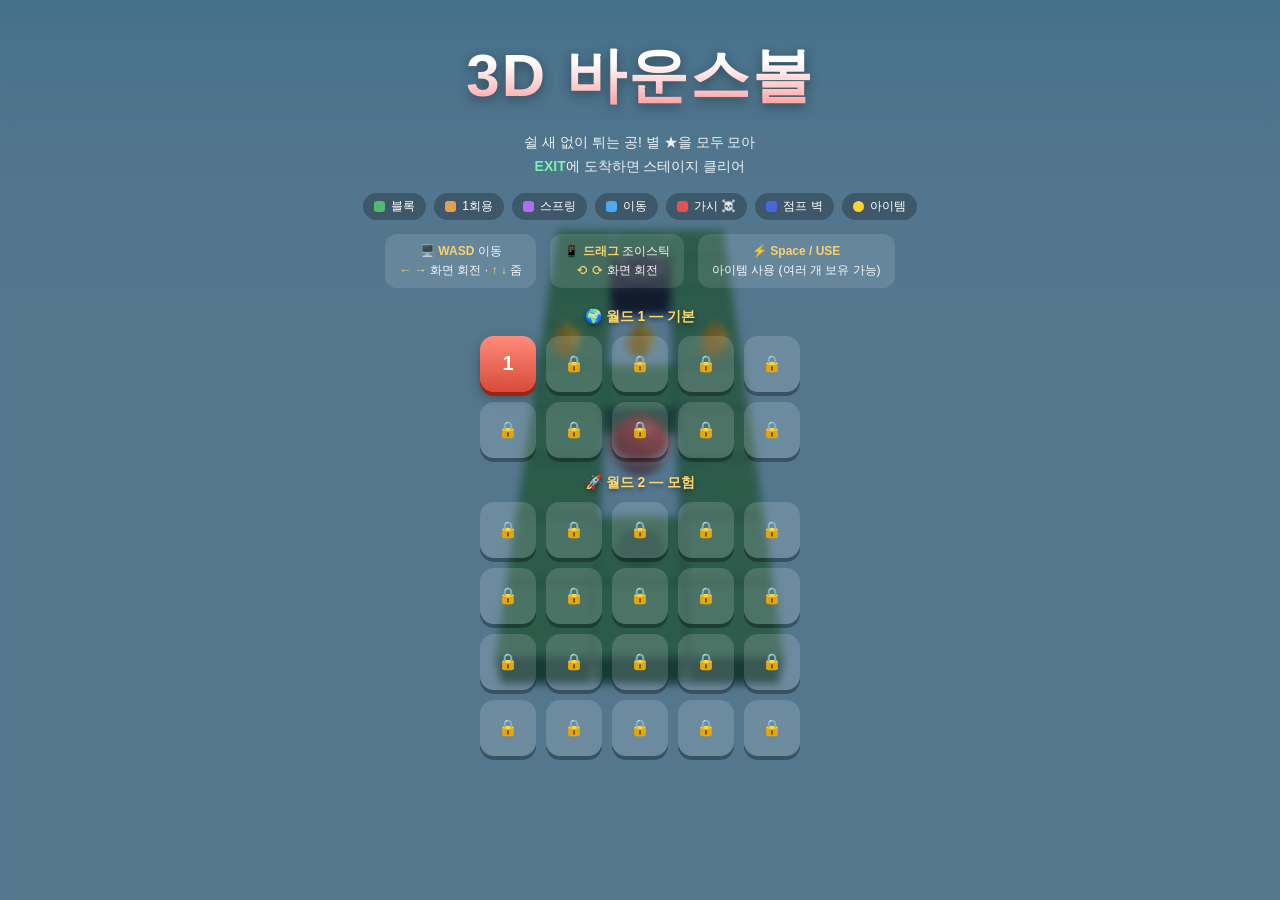
==== games/bounceball3d/index.html @ 5394e92d "Arcade3D portal: 3 games (Wing Dodge 3D, Bounce Ball 3D, Sky Bounce 3D) + custom domain + ads.txt" ====
<!DOCTYPE html>
<html lang="ko">
<head>
<meta charset="UTF-8">
<meta name="viewport" content="width=device-width, initial-scale=1.0, maximum-scale=1.0, user-scalable=no">
<title>3D 바운스볼</title>
<style>
  * { margin: 0; padding: 0; box-sizing: border-box; -webkit-tap-highlight-color: transparent; }
  html, body { width: 100%; height: 100%; overflow: hidden; background: #7ec8e3; touch-action: none; }
  body { font-family: 'Segoe UI', 'Malgun Gothic', sans-serif; user-select: none; -webkit-user-select: none; }
  #c { position: fixed; inset: 0; width: 100%; height: 100%; display: block; }

  .overlay {
    position: fixed; inset: 0; display: flex; flex-direction: column;
    align-items: center; justify-content: center; gap: 14px;
    background: rgba(10, 25, 50, 0.5); backdrop-filter: blur(4px);
    z-index: 10; color: #fff; text-align: center; padding: 20px;
  }
  #menu { justify-content: flex-start; overflow-y: auto; padding-top: 36px; padding-bottom: 40px; }
  .hidden { display: none !important; }

  .title {
    font-size: clamp(36px, 9vw, 60px); font-weight: 900; letter-spacing: 2px;
    background: linear-gradient(180deg, #fff 30%, #ff8b8b);
    -webkit-background-clip: text; background-clip: text; -webkit-text-fill-color: transparent;
    filter: drop-shadow(0 4px 6px rgba(0,0,0,.35));
  }
  .subtitle { font-size: 14px; opacity: .9; line-height: 1.7; }
  .btn {
    border: none; cursor: pointer; color: #fff; font-weight: 800; font-size: 19px;
    padding: 13px 40px; border-radius: 999px;
    background: linear-gradient(180deg, #ff7b6e, #e0402e);
    box-shadow: 0 6px 0 #9c2417, 0 10px 24px rgba(0,0,0,.35);
    transition: transform .08s, box-shadow .08s;
  }
  .btn:active { transform: translateY(4px); box-shadow: 0 2px 0 #9c2417, 0 6px 14px rgba(0,0,0,.35); }
  .btn.small { font-size: 14px; padding: 9px 24px; background: linear-gradient(180deg, #6db3f2, #3d78c9); box-shadow: 0 5px 0 #274f8c, 0 8px 18px rgba(0,0,0,.3); }
  .btn.small:active { box-shadow: 0 1px 0 #274f8c, 0 4px 10px rgba(0,0,0,.3); }

  #stageGrid { display: grid; grid-template-columns: repeat(5, 56px); gap: 10px; }
  .stBtn {
    width: 56px; height: 56px; border-radius: 14px; border: none; cursor: pointer;
    font-size: 20px; font-weight: 900; color: #fff;
    background: linear-gradient(180deg, #ff8b7a, #d84b3a);
    box-shadow: 0 4px 0 #9c2417, 0 6px 12px rgba(0,0,0,.3);
  }
  .stBtn:active { transform: translateY(3px); box-shadow: 0 1px 0 #9c2417; }
  .stBtn.locked { background: rgba(255,255,255,.15); box-shadow: 0 4px 0 rgba(0,0,0,.3); cursor: default; font-size: 16px; }
  .stBtn.done { background: linear-gradient(180deg, #58c96b, #2e8b47); box-shadow: 0 4px 0 #1c5c2c, 0 6px 12px rgba(0,0,0,.3); }

  .help { display: flex; gap: 14px; flex-wrap: wrap; justify-content: center; font-size: 12px; opacity: .95; }
  .help div { background: rgba(255,255,255,.12); border-radius: 12px; padding: 8px 14px; line-height: 1.6; }
  .help b { color: #ffd76e; }
  .legend { display: flex; gap: 8px; flex-wrap: wrap; justify-content: center; font-size: 12px; }
  .legend span { display: inline-flex; align-items: center; gap: 6px; background: rgba(0,0,0,.25); padding: 5px 11px; border-radius: 999px; }
  .dot { width: 11px; height: 11px; border-radius: 3px; display: inline-block; }

  #hud { position: fixed; top: 0; left: 0; right: 0; z-index: 5; pointer-events: none;
    display: flex; align-items: flex-start; justify-content: space-between; padding: 12px 14px; }
  #stageName { font-size: 15px; font-weight: 800; color: #fff; text-shadow: 0 2px 4px rgba(0,0,0,.45); background: rgba(0,0,0,.25); padding: 8px 14px; border-radius: 999px; }
  #starCnt { font-size: 26px; font-weight: 900; color: #ffd76e; text-shadow: 0 2px 0 rgba(0,0,0,.35), 0 4px 10px rgba(0,0,0,.3); }
  #hudRight { display: flex; gap: 8px; pointer-events: auto; }
  #timeHud {
    position: fixed; top: 58px; left: 50%; transform: translateX(-50%);
    z-index: 5; pointer-events: none; font-size: 15px; font-weight: 800;
    color: #fff; opacity: .9; text-shadow: 0 2px 4px rgba(0,0,0,.5);
  }
  .newRecord { color: #7bffb2; font-weight: 900; }
  .iconBtn { width: 42px; height: 42px; border-radius: 50%; border: none; cursor: pointer; background: rgba(0,0,0,.3); color: #fff; font-size: 18px; }

  #clearScore { font-size: 46px; font-weight: 900; color: #ffd76e; text-shadow: 0 4px 0 rgba(0,0,0,.3); }
  #hint {
    position: fixed; bottom: 68px; left: 50%; transform: translateX(-50%);
    z-index: 5; pointer-events: none; font-size: 14px; font-weight: 800; color: #ffd76e;
    text-shadow: 0 2px 6px rgba(0,0,0,.6); opacity: 0; transition: opacity .3s;
  }
  #flash { position: fixed; inset: 0; z-index: 8; pointer-events: none; background: #ff2222; opacity: 0; }

  #joyBase { position: fixed; z-index: 4; width: 96px; height: 96px; border-radius: 50%;
    border: 2px solid rgba(255,255,255,.55); background: rgba(255,255,255,.12); pointer-events: none; display: none; }
  #joyNub { position: fixed; z-index: 4; width: 42px; height: 42px; border-radius: 50%;
    background: rgba(255,255,255,.75); pointer-events: none; display: none; }
  #keyHint { position: fixed; bottom: 10px; right: 14px; z-index: 5; font-size: 11px; color: rgba(255,255,255,.6); pointer-events: none; }

  #invBar { position: fixed; bottom: 14px; left: 14px; z-index: 5; display: flex; gap: 8px; pointer-events: none; }
  .invDot {
    padding: 6px 12px; border-radius: 999px; font-size: 12px; font-weight: 800; color: #fff;
    text-shadow: 0 1px 3px rgba(0,0,0,.6); box-shadow: 0 2px 8px rgba(0,0,0,.35);
    opacity: .75;
  }
  .invDot.first { opacity: 1; outline: 2px solid #fff; }
  #useBtn {
    position: fixed; bottom: 60px; right: 18px; z-index: 6; display: none;
    width: 64px; height: 64px; border-radius: 50%; border: none; cursor: pointer;
    align-items: center; justify-content: center;
    font-size: 14px; font-weight: 900; color: #fff;
    background: linear-gradient(180deg, #ffd233, #e0a010);
    box-shadow: 0 5px 0 #96690a, 0 8px 20px rgba(0,0,0,.4);
  }
  #useBtn:active { transform: translateY(3px); box-shadow: 0 2px 0 #96690a; }

  .worldTitle { font-size: 14px; font-weight: 900; color: #ffd76e; margin-top: 6px; text-shadow: 0 2px 4px rgba(0,0,0,.4); }
</style>
</head>
<body>
<canvas id="c"></canvas>

<div id="hud" class="hidden">
  <div id="stageName"></div>
  <div id="starCnt">★ 0/3</div>
  <div id="hudRight">
    <button class="iconBtn" id="mapBtn">🗺️</button>
    <button class="iconBtn" id="rotL">⟲</button>
    <button class="iconBtn" id="rotR">⟳</button>
    <button class="iconBtn" id="retryHud">🔄</button>
    <button class="iconBtn" id="sndBtn">🔊</button>
  </div>
</div>
<div id="timeHud" class="hidden">0:00.0</div>
<div id="hint"></div>
<div id="flash"></div>
<div id="joyBase"></div>
<div id="joyNub"></div>
<div id="keyHint" class="hidden">WASD 이동 · ←→ 회전 · ↑↓ 줌 · Shift 전체보기 · Space 아이템 · R 재시작 · P 일시정지</div>
<div id="invBar"></div>
<button id="useBtn">USE</button>

<!-- 메인 메뉴 -->
<div id="menu" class="overlay">
  <div class="title">3D 바운스볼</div>
  <div class="subtitle">쉴 새 없이 튀는 공! 별 ★을 모두 모아<br><b style="color:#7bffb2">EXIT</b>에 도착하면 스테이지 클리어</div>
  <div class="legend">
    <span><i class="dot" style="background:#56b870"></i>블록</span>
    <span><i class="dot" style="background:#e0a050"></i>1회용</span>
    <span><i class="dot" style="background:#b06df2"></i>스프링</span>
    <span><i class="dot" style="background:#4fa8f2"></i>이동</span>
    <span><i class="dot" style="background:#e84f4f"></i>가시 ☠️</span>
    <span><i class="dot" style="background:#4668d9"></i>점프 벽</span>
    <span><i class="dot" style="background:#ffd233;border-radius:50%"></i>아이템</span>
  </div>
  <div class="help">
    <div>🖥️ <b>WASD</b> 이동<br><b>← →</b> 화면 회전 · <b>↑ ↓</b> 줌</div>
    <div>📱 <b>드래그</b> 조이스틱<br><b>⟲ ⟳</b> 화면 회전</div>
    <div>⚡ <b>Space / USE</b><br>아이템 사용 (여러 개 보유 가능)</div>
  </div>
  <div id="stageGrid"></div>
</div>

<!-- 클리어 -->
<div id="clear" class="overlay hidden">
  <div style="font-size:24px;font-weight:900;">🎉 스테이지 클리어!</div>
  <div id="clearScore">★★★</div>
  <div id="clearTime" style="font-size:16px;"></div>
  <div id="clearName" style="font-size:14px;opacity:.85;"></div>
  <button class="btn" id="nextBtn">다음 스테이지</button>
  <button class="btn small" id="clearRetryBtn">다시 하기</button>
  <button class="btn small" id="listBtn">스테이지 목록</button>
</div>

<!-- 올클리어 -->
<div id="allclear" class="overlay hidden">
  <div style="font-size:60px;">🏆</div>
  <div class="title" style="font-size:34px;">모든 스테이지 클리어!</div>
  <div class="subtitle">모든 스테이지를 정복했습니다!</div>
  <button class="btn small" id="allListBtn">스테이지 목록</button>
</div>

<!-- 일시정지 -->
<div id="paused" class="overlay hidden">
  <div style="font-size:30px;font-weight:900;">⏸️ 일시정지</div>
  <button class="btn" id="resumeBtn">계속 하기</button>
  <button class="btn small" id="pauseListBtn">스테이지 목록</button>
</div>

<script type="module">
import * as THREE from './three.module.js';

// ?headless=1 : 화면 비표시 환경(자동 테스트)용 루프 스위치
const HEADLESS = new URLSearchParams(location.search).has('headless');
const schedule = HEADLESS ? (cb => setTimeout(() => cb(performance.now()), 16)) : (cb => requestAnimationFrame(cb));

// ───────────────────────── 상수 ─────────────────────────
const R = 0.3;                 // 공 반지름
const GRAV = 22;
const BOUNCE_V = Math.sqrt(2 * GRAV * 2.0);   // 바운스 정점 2.0
const SPRING_V = Math.sqrt(2 * GRAV * 5.0);   // 스프링 정점 5.0
const SPEED = 3.8;
const H1 = 0.7, H2 = 1.4, H3 = 2.4, H4 = 3.6;  // H3: 점프 필요, H4: 절대 못 넘는 벽 (2단 위에서도 불가)
// ─── 노란 아이템 (원작 우선순위: 대시 > 점프 > 근거리 워프 > 체크포인트) ───
const ITEM_ORDER = ['dash', 'jump', 'warp', 'cp'];
const ITEM_DEF = {
  dash: { color: 0x4fc3f7, name: '대시' },
  jump: { color: 0x3d6cf2, name: '점프' },   // 파랑 (점프로 넘는 벽과 같은 색)
  warp: { color: 0xb06df2, name: '워프' },
  cp:   { color: 0xffa040, name: '체크포인트' },
};
const DASH_SPD = 13, DASH_T = 0.3;
const JUMP_V = Math.sqrt(2 * GRAV * 2.5);   // 점프 정점 2.5 (점프 벽 2.4를 턱걸이로)
const WARP_D = 2.2;
const BALL_RED = 0xff4433;
const LS_UNLOCK = 'bb3d-unlocked';
const LS_SND = 'bb3d-snd';
// +Y축 기준 회전: (x,z) → (x·cos+z·sin, -x·sin+z·cos)
const rotY = (x, z, a) => [x * Math.cos(a) + z * Math.sin(a), -x * Math.sin(a) + z * Math.cos(a)];
let camYawTarget = -Math.PI / 2;   // 기본: 오른쪽 90° (세로 진행 시점)
let camYaw = camYawTarget;         // 실제 표시각 (부드럽게 따라감)
let camZoom = 1;                   // 휠 줌 (0.6~1.7)
let overview = false;              // 누르는 동안 전체 보기 (Shift / 🗺️ 홀드)
let stageCenter = { x: 0, z: 0 }, overviewH = 20;
function rotateCam(sign) { camYawTarget += sign * Math.PI / 2; sfx.ui(); }

// ───────────────────────── 스테이지 ─────────────────────────
// '.'허공  '#'블록  '1''2''3'단  B:1회용  P:스프링  M/N:이동(x/z)
// X:가시  *:블록+별  A:높은단+별  S:시작  E:출구  J/D/W/C:아이템
const HAND = [
  { name: '첫 만남', theme: 0, map: [
    "####*####",
    "#S..*..E#",
    "####*####",
  ]},
  { name: '징검다리', theme: 0, map: [
    "#*#..###..#*#",
    "#S#..#*#..#E#",
    "###..###..###",
  ]},
  { name: '가시 조심', theme: 0, map: [
    "#########",
    "#S.X.X.*#",
    "#..X.X.*#",
    "#*.X.X.E#",
    "#########",
  ]},
  { name: '부서지는 다리', theme: 0, map: [
    "#*#.......###",
    "#S.BBBBBBB#*#",
    "###.......#E#",
  ]},
  { name: '스프링!', theme: 1, map: [
    "....222....",
    "#S*P2T2P*E#",
    "....222....",
  ]},
  { name: '움직이는 발판', theme: 1, map: [
    "###...###...#*#",
    "#S*.N.#*#.N.#E#",
    "###...###...###",
  ]},
  { name: '담장 넘기', theme: 1, map: [
    "4444444444444",
    "4S##4##*4###4",
    "4###2###2##E4",
    "4#*#4###4#*#4",
    "4444444444444",
  ]},
  // ─── 스킬 튜토리얼 (J:점프 D:대시 W:워프 C:귀환 마커) ───
  { name: '점프 훈련', theme: 0, map: [
    "......3333....",
    "#S##J#3*J3##E#",
    "......3333....",
  ]},
  { name: '대시 협곡', theme: 0, map: [
    "###.....#*#.....#*#",
    "#SD.....#D#.....#E#",
    "###.....###.....###",
  ]},
  { name: '마지막 관문', theme: 0, map: [
    "X#X#X#X#X3#*#X#",
    "#SC*#B#W#3#*#E#",
    "#X#X#X#X#3X#X#X",
  ]},
];

// ───────── 월드 구성: 월드1 = 튜토리얼(수제 10), 월드2 = 모험(생성 20, 전 기믹 혼합) ─────────
// 향후 확장: 월드2를 50개까지 늘리거나 월드3+ 추가 (난이도 곡선에 여유 있음)

// ───────── 시드 고정 절차 생성 (스테이지 14~100) ─────────
// 안전 경로를 먼저 만들고 장애물을 얹는 방식 → 클리어 가능성 보장
function mulberry32(a) {
  return function () {
    a |= 0; a = a + 0x6D2B79F5 | 0;
    let t = Math.imul(a ^ a >>> 15, 1 | a);
    t = t + Math.imul(t ^ t >>> 7, 61 | t) ^ t;
    return ((t ^ t >>> 14) >>> 0) / 4294967296;
  };
}

// 실측 이동 스펙 기반 도달 가능성 검사 (평지 점프 3칸=중심거리 4, +1단은 3, +2단은 2)
function mapSolvable(map) {
  const Hh = { '1': 0.7, '2': 1.4, A: 1.4, '3': 2.4, '4': 3.6, T: 3.6 };
  const nodes = []; let s = -1, e = -1; const starsI = [];
  const hasD = map.some(r => r.includes('D')), hasJ = map.some(r => r.includes('J'));
  for (let r = 0; r < map.length; r++) for (let c = 0; c < map[r].length; c++) {
    const ch = map[r][c];
    if (ch === '.' || ch === 'X') continue;
    const n = { r, c, h: Hh[ch] || 0, p: ch === 'P' };
    if (ch === 'S') s = nodes.length;
    if (ch === 'E') e = nodes.length;
    if (ch === '*' || ch === 'A' || ch === 'T' || ch === 'V') starsI.push(nodes.length);
    nodes.push(n);
  }
  if (s < 0 || e < 0) return false;
  const adj = nodes.map(() => []);
  for (let i = 0; i < nodes.length; i++) for (let j = 0; j < nodes.length; j++) {
    if (i === j) continue;
    const a = nodes[i], b = nodes[j];
    const hd = Math.hypot(a.r - b.r, a.c - b.c), rise = b.h - a.h;
    let reach = 0;
    if (rise < -0.05) reach = 4.2;                       // 낙하
    else if (rise <= 0.05) reach = hasD ? 7.0 : 4.0;     // 평지 (대시 보유 시 실측 7칸)
    else if (rise <= 0.75) reach = 3.0;                  // +1단
    else if (rise <= 1.45) reach = 2.0;                  // +2단
    else if (a.p && rise <= 4.9) reach = 2.5;            // 스프링에서 도약
    else if (hasJ && rise <= 2.45) reach = 2.0;          // 점프 아이템 (정점 2.5, 벽 위 착지 후 통과)
    if (hd <= reach) adj[i].push(j);
  }
  const seen = new Set([s]); const q = [s];
  while (q.length) { const x = q.pop(); for (const y of adj[x]) if (!seen.has(y)) { seen.add(y); q.push(y); } }
  return seen.has(e) && starsI.every(x => seen.has(x));
}

function genStage(idx) {
  // 기믹 부족·종류 단조·너무 작음·도달 불가 맵은 시드를 바꿔 재생성
  const dd = Math.min(1, (idx - 10) / 40);
  const minHz = 6 + Math.floor(dd * 7);
  const minWalk = 14 + Math.floor(dd * 12);             // 최소 보행 칸 수 (미니 맵 방지)
  const minKinds = dd < 0.15 ? 2 : (dd > 0.6 ? 4 : 3);  // 맵당 기믹 종류 최소치 (혼합 강제)
  const kindsOf = m => ['X', 'B', '2', '1', '4', 'D', 'J', 'W', 'C', 'V']
    .filter(k => m.includes(k)).length + (/[MN]/.test(m) ? 1 : 0) + (/[PT]/.test(m) ? 1 : 0);
  let st = null, best = null, bestScore = -1;
  for (let salt = 0; salt < 45; salt++) {
    st = genStageTry(idx, salt);
    const joined = st.map.join('');
    const hz = (joined.match(/[XBPMN234JDW]/g) || []).length;
    const walk = (joined.match(/[#*SECB123APTMNJDW]/g) || []).length;
    const kinds = kindsOf(joined);
    const ok = mapSolvable(st.map);
    if (ok && hz >= minHz && walk >= minWalk && kinds >= minKinds) return st;
    const score = walk + kinds * 10;
    if (ok && score > bestScore) { best = st; bestScore = score; }  // 차선: 도달 가능 중 크고 다양한 맵
  }
  return best || st;
}

function genStageTry(idx, salt) {
  const rng = mulberry32(1000 + idx * 7919 + salt * 104729);
  const d = Math.min(1, (idx - 10) / 40);              // 난이도 램프 (20개 기준 0~0.5, 확장 여지)
  const steps = 12 + Math.floor(d * 16) + Math.floor(rng() * 3);  // 경로 마디 수
  // 맵 경계 (랜덤 워크 범위) — 접힘 분리를 위해 넉넉하게
  const rB = 4 + Math.floor(d * 4) + Math.floor(rng() * 2);
  const cB = 11 + Math.floor(d * 9) + Math.floor(rng() * 3);
  const K = (r, c) => r + ',' + c;
  const grid = new Map(), occupied = new Set(), nodeco = new Set();
  const pathCells = [];                                // 경로가 지나간 모든 칸 (분리 검사용)
  const put = (r, c, ch) => { grid.set(K(r, c), ch); occupied.add(K(r, c)); pathCells.push([r, c]); };
  const at = (r, c) => grid.get(K(r, c)) || '.';
  const banDeco = (r, c) => { for (const [a, b] of [[0, 0], [1, 0], [-1, 0], [0, 1], [0, -1]]) nodeco.add(K(r + a, c + b)); };
  const inB = (r, c) => Math.abs(r) <= rB && c >= 0 && c <= cB;
  // 3D 지름길 방지: 새 칸은 "최근 5칸 이전의 경로"와 4.6칸 이상 떨어져야 함
  // (평지 점프 사거리 4칸 + 여유 → 접힌 경로 사이를 건너뛸 수 없음)
  const SEP = 4.6;
  const farEnough = (r, c) => {
    for (let i = 0; i < pathCells.length - 5; i++) {
      const p = pathCells[i];
      if (Math.hypot(p[0] - r, p[1] - c) < SEP) return false;
    }
    return true;
  };
  const free = (r, c) => inB(r, c) && !occupied.has(K(r, c)) && farEnough(r, c);

  let pr = 0, pc = 0, dr = 0, dc = 1;                  // 시작: 동쪽으로
  const anchors = [];
  const step = () => { pr += dr; pc += dc; };
  const aheadFree = n => { for (let i = 1; i <= n; i++) if (!free(pr + dr * i, pc + dc * i)) return false; return true; };
  const flat = () => { put(pr, pc, LEVCH[lev]); anchors.push([pr, pc, lev]); straightRun++; step(); };
  // 장애물: 현재 진행 방향으로 배치. [필요 칸수, 실행 함수] 쌍
  let straightRun = 0;                                 // 같은 방향 연속 평지 수 (조주로)
  let lev = 0;                                         // 경로 고도 (0=바닥, 1=1단 능선, 2=2단 능선)
  const LEVCH = ['#', '1', '2'];
  const markVoid = () => { occupied.add(K(pr, pc)); pathCells.push([pr, pc]); banDeco(pr, pc); };
  // 3칸 공백은 조주로(직선 2칸+) 있어야 실전에서 가능 — 없으면 2칸으로 축소
  const gapN = n => [n + 1, () => { const nn = n >= 3 && straightRun < 2 ? 2 : n; for (let i = 0; i < nn; i++) { markVoid(); step(); } flat(); }];
  const spikeN = n => [n + 1, () => { const nn = n >= 3 && straightRun < 2 ? 2 : n; for (let i = 0; i < nn; i++) { put(pr, pc, 'X'); banDeco(pr, pc); step(); } flat(); }];
  // 1회용 징검다리: B돌을 2칸 간격으로 띄움 — 돌 사이가 일반 점프 최대치(2칸 공백)
  // 전체 폭 8칸+ → 대시로도 못 건너뜀. 반드시 밟아야 하고, 밟으면 부서져 되돌아올 수 없음
  // 마스 월드(w4)부터는 돌 사이가 허공 대신 가시밭 — 짧게 뛰면 즉사 (긴장 고조)
  const crumbleN = n => [3 * n - 1, () => {
    const spiked = d >= 0.35;
    for (let i = 0; i < n; i++) {
      put(pr, pc, 'B'); banDeco(pr, pc); step();
      if (i < n - 1) for (let k = 0; k < 2; k++) {
        if (spiked) { put(pr, pc, 'X'); banDeco(pr, pc); } else markVoid();
        step();
      }
    }
    flat();
  }];
  const nearWall3 = (r, c) => {
    for (const [k2, ch2] of grid) {
      if (ch2 !== '3' && ch2 !== '4') continue;   // 점프 벽·회오리 벽 모두
      const [er, ec] = k2.split(',').map(Number);
      if (Math.hypot(er - r, ec - c) < 4.5) return true;
    }
    return false;
  };
  const wall2M = () => [2, () => {
    if (nearWall3(pr, pc)) { flat(); return; }         // 점프 벽 옆 단차 금지 (벽 무력화 방지)
    put(pr, pc, '2'); banDeco(pr, pc); step(); flat();
  }];
  // 고도 상승: 이후 경로가 1단/2단 능선으로 이어짐 (내려올 땐 그냥 떨어짐)
  const upM = () => [1, () => {
    if (lev >= 2 || nearWall3(pr, pc)) { flat(); return; }
    lev++;
    flat();
  }];
  // 이동 발판 = 페리: 점프(4칸)로 못 넘는 5칸 공백(후반 7칸) 한가운데서 크게 왕복
  const moverM = () => {
    const g = d >= 0.7 ? 7 : 5;
    return [g + 2, () => {
      const mid = Math.floor(g / 2);
      for (let i = 0; i < g; i++) {
        if (i === mid) { put(pr, pc, dc !== 0 ? 'M' : 'N'); banDeco(pr, pc); }  // 이동축 = 진행축
        else markVoid();
        step();
      }
      flat();
    }];
  };
  const springM = () => [3, () => {
    if (nearWall3(pr, pc) || nearWall3(pr + dr, pc + dc)) { flat(); return; }  // 벽 옆 스프링 금지 (벽 무력화 방지)
    put(pr, pc, 'P'); banDeco(pr, pc); step(); put(pr, pc, 'T'); banDeco(pr, pc); step(); flat();
  }];
  const barrier = ch => [4, () => {
    // 벽 반경 4.5칸 안에 단차 블록(1·2단·A·스프링·다른 벽)이 있으면
    // 그 위에서 뛰어 아이템 없이 넘을 수 있으므로 벽 배치 포기 → 평지로 대체
    const wr = pr + dr, wc = pc + dc;
    for (const [k2, ch2] of grid) {
      if (!'123APT'.includes(ch2)) continue;
      const [er, ec] = k2.split(',').map(Number);
      if (Math.hypot(er - wr, ec - wc) < 4.5) { flat(); return; }
    }
    put(pr, pc, ch); banDeco(pr, pc); step();          // 아이템 (J/W)
    put(pr, pc, '3');                                  // 벽 본체 + 양옆 3칸 두께
    // 벽 주변 5×3 구역 장식 전면 금지 → 우회 발판 원천 차단
    for (let a = -2; a <= 2; a++) for (let b = -1; b <= 1; b++)
      nodeco.add(K(pr + dc * a + dr * b, pc + dr * a + dc * b));
    for (const s of [1, -1]) {
      const br = pr + dc * s, bc = pc + dr * s;        // 진행 방향의 수직
      if (free(br, bc)) put(br, bc, '3');
    }
    step(); flat(); flat();
  }];
  // 대시 협곡: 실측 대시 사거리 7칸 기준 — 기본 5칸, 카오스·마스터는 6칸(정밀 대시)
  const dashGap = d >= 0.7 ? 6 : 5;
  const dashM = () => [dashGap + 3, () => {
    put(pr, pc, 'D'); banDeco(pr, pc); step();
    for (let i = 0; i < dashGap; i++) { markVoid(); step(); }
    flat(); flat();
  }];
  // 회오리턴: 경로 위 못 넘는 벽(4단) + 양옆·아래 허공 → 공중에서 옆으로 감아 돌아 통과 (3D 전용 장애물)
  // len 1 = 감아돌기 약 3.1칸(수월), len 2 = 약 3.6칸(점프 한계 근접)
  const swirl = len => [len + 2, () => {
    for (let i = 0; i < len; i++) for (const s of [1, -1]) {
      if (!free(pr + dr * i + dc * s, pc + dc * i + dr * s)) { flat(); return; }  // 옆이 안 비면 포기
    }
    // 스프링·탑이 근처에 있으면 벽 위로 날아 넘을 수 있으므로 포기
    for (const [k2, ch2] of grid) {
      if (ch2 !== 'P' && ch2 !== 'T') continue;
      const [er, ec] = k2.split(',').map(Number);
      if (Math.hypot(er - pr, ec - pc) < 4.5) { flat(); return; }
    }
    for (let i = 0; i < len; i++) {
      put(pr, pc, '4'); banDeco(pr, pc);
      for (const s of [1, -1]) {           // 벽 양옆은 영구 허공 (다른 경로·장식 금지)
        const br = pr + dc * s, bc = pc + dr * s;
        occupied.add(K(br, bc)); pathCells.push([br, bc]); nodeco.add(K(br, bc));
      }
      step();
    }
    flat(); flat();
  }];

  // 통합 기믹 풀: 월드 2부터 전 기믹 혼합 — 난이도(d)로 가중치·강도만 조절
  // (월드 1은 수제 튜토리얼: 블록·스킬을 하나씩 소개)
  const pool = [
    [() => gapN(1), 2],
    [() => gapN(2), 2 + d * 2],
    [() => gapN(3), d * 2.5],
    [() => spikeN(1), 2],
    [() => spikeN(2), 1 + d * 3],
    [() => spikeN(3), d * 2],
    [() => crumbleN(3), 1.5],
    [() => crumbleN(4), d * 2],
    [moverM, 1.5],
    [springM, 1.5],
    [wall2M, 1.5],
    [() => barrier('J'), 1.5],
    [() => barrier('W'), 1.2],
    [dashM, 1.5],
    [() => swirl(1), 1.5],
    [() => swirl(2), d * 2.5],
    [upM, 2],
  ];
  const pick = () => {
    let tot = 0; for (const p of pool) tot += p[1];
    let r = rng() * tot;
    for (const p of pool) { r -= p[1]; if (r <= 0) return p[0](); }
    return pool[0][0]();
  };
  const tryTurn = () => {
    // 좌/우 회전 후보 중 전진 가능한 곳으로 (경로가 굽이치게)
    const dirs = [[dc, dr], [-dc, -dr]];
    if (rng() < 0.5) dirs.reverse();
    for (const [nr, nc] of dirs) {
      const ok = (() => { for (let i = 1; i <= 3; i++) if (!free(pr + nr * i, pc + nc * i)) return false; return true; })();
      if (ok) { dr = nr; dc = nc; straightRun = 0; return true; }
    }
    return false;
  };

  // ── 경로 구축: 굽이치는 랜덤 워크 (고도 변화 포함) ──
  flat(); flat();
  for (let s = 0; s < steps; s++) {
    if (rng() < 0.45 && tryTurn()) { flat(); continue; }         // 자주 방향 전환
    if (!aheadFree(2)) { if (!tryTurn()) break; flat(); continue; }
    if (lev > 0) {
      // 능선 구간: 계속 가거나, 내려오거나, 능선 위 좁은 갭
      const r2 = rng();
      if (r2 < 0.22) { lev--; flat(); }
      else if (r2 < 0.52 && aheadFree(3)) { gapN(1)[1](); }
      else flat();
      continue;
    }
    if (rng() < 0.85 + d * 0.12) {
      const [need, run] = pick();
      if (aheadFree(need + 1)) { run(); continue; }
      // 큰 장애물이 안 들어가면 작은 장애물로 대체 (밋밋함 방지)
      const [n2, r2] = rng() < 0.5 ? gapN(1) : spikeN(1);
      if (aheadFree(n2 + 1)) { r2(); continue; }
    }
    flat();
  }
  while (lev > 0 && free(pr, pc)) { lev--; flat(); }   // 능선에서 내려와 마무리
  if (!free(pr, pc)) { pr -= dr; pc -= dc; }           // 마지막 위치 보정
  const lastA = anchors[anchors.length - 1];
  put(lastA[0], lastA[1], 'E');
  anchors.pop();

  // S + 별/체크포인트 (경로 평지 위 → 지나가면 자연 수집)
  const [sr, sc] = anchors.shift();
  put(sr, sc, 'S');
  const cand = anchors.filter(a => a[2] === 0);   // 별·C는 바닥 경로에만 (능선 구멍 방지)
  for (let i = cand.length - 1; i > 0; i--) { const j = Math.floor(rng() * (i + 1)); [cand[i], cand[j]] = [cand[j], cand[i]]; }
  let hasC = false;
  if (cand.length > 4 && rng() < 0.25 + d * 0.35) {
    const [cr, cc] = cand.pop();
    put(cr, cc, 'C');
    hasC = true;
  }
  const nStars = Math.max(1, Math.min(cand.length, 3 + Math.floor(rng() * 2) + (d > 0.5 ? 1 : 0)));
  for (let i = 0; i < nStars; i++) { const [cr, cc] = cand[i]; put(cr, cc, '*'); }

  // 장식: 꼭 필요한 것만. 가시(위협)는 유지, 어깨 블록은 외딴 한 칸만 소량 —
  // 이웃 통로가 생기지 않게 '붙는 블록이 정확히 1개'일 때만 허용 (우회로 차단)
  const shoulderP = d < 0.15 ? 0.12 : 0.05;
  const spikeDecoP = 0.12 + 0.28 * d;
  const walkable = '#*SECB';
  const isWalk = (r, c) => at(r, c) !== '.' && at(r, c) !== 'X';
  for (const [k, ch] of [...grid]) {
    if (!walkable.includes(ch)) continue;
    const [r, c] = k.split(',').map(Number);
    for (const [a, b] of [[1, 0], [-1, 0], [0, 1], [0, -1]]) {
      const rr = r + a, cc = c + b;
      if (!inB(rr, cc) || at(rr, cc) !== '.' || nodeco.has(K(rr, cc))) continue;
      const roll = rng();
      if (roll < spikeDecoP) { put(rr, cc, 'X'); continue; }
      if (roll < spikeDecoP + shoulderP) {
        let nb = 0;
        for (const [a2, b2] of [[1, 0], [-1, 0], [0, 1], [0, -1]]) if (isWalk(rr + a2, cc + b2)) nb++;
        // 접힌 경로 사이 다리가 되지 않도록: 주변 2칸 밖 경로와 4.2칸 이상 떨어질 때만
        const bridgeSafe = pathCells.every(p => {
          const dd = Math.hypot(p[0] - rr, p[1] - cc);
          return dd < 2.0 || dd >= 4.2;
        });
        if (nb === 1 && bridgeSafe) put(rr, cc, '#');
      }
    }
  }

  // 허공 별: C(귀환 스킬)가 있는 스테이지에만 — 사방이 허공인 곳에 별을 띄움
  // (뛰어내려 공중에서 먹고, 떨어져 죽기 전에 귀환해야 함)
  if (hasC) {
    for (let tries = 0; tries < 40; tries++) {
      const [ar, ac] = cand[Math.floor(rng() * cand.length)] || [];
      if (ar === undefined) break;
      const [a, b] = [[1, 0], [-1, 0], [0, 1], [0, -1]][Math.floor(rng() * 4)];
      const vr = ar + a * 3, vc = ac + b * 3;   // 3칸 밖 허공 (컷백 점프 수집 불가)
      if (at(ar + a, ac + b) !== '.' || at(ar + a * 2, ac + b * 2) !== '.' || at(vr, vc) !== '.') continue;
      // 반경 2.9 내 발판 전무 → 나가면 편도, 귀환 스킬 없이는 회수 불가
      let isolated = true;
      for (const [k2, ch2] of grid) {
        if (ch2 === '.' || ch2 === 'X') continue;
        const [er, ec] = k2.split(',').map(Number);
        if (Math.hypot(er - vr, ec - vc) < 2.9) { isolated = false; break; }
      }
      if (!isolated) continue;
      grid.set(K(vr, vc), 'V');
      banDeco(vr, vc);
      break;
    }
  }

  // 좌표 정규화 → 문자열 행렬
  let rMin = 99, rMax = -99, cMin = 99, cMax = -99;
  for (const k of grid.keys()) {
    const [r, c] = k.split(',').map(Number);
    rMin = Math.min(rMin, r); rMax = Math.max(rMax, r);
    cMin = Math.min(cMin, c); cMax = Math.max(cMax, c);
  }
  const lines = [];
  for (let r = rMin; r <= rMax; r++) {
    let s = '';
    for (let c = cMin; c <= cMax; c++) s += at(r, c);
    lines.push(s);
  }
  // 배경 테마는 4스테이지마다 순환 (하늘→노을→밤→우주→…)
  return { name: `모험 ${idx - 9}`, theme: 1 + Math.floor((idx - 10) / 4) % 9, map: lines };
}

const STAGES = HAND.concat(Array.from({ length: 20 }, (_, k) => genStage(k + 10)));
const THEMES = [
  { bg: 0x7ec8e3, hemi: 1.0,  sun: 1.4 },  // 0 기본(하늘)
  { bg: 0xf2a86e, hemi: 0.85, sun: 1.2 },  // 1 아이템(노을)
  { bg: 0x141b3d, hemi: 0.55, sun: 0.9 },  // 2 가시밭(밤)
  { bg: 0x0a0e24, hemi: 0.45, sun: 0.8 },  // 3 스페이스
  { bg: 0xc96a4a, hemi: 0.8,  sun: 1.1 },  // 4 마스
  { bg: 0xd9a05a, hemi: 0.9,  sun: 1.2 },  // 5 협곡
  { bg: 0x1e3a2f, hemi: 0.6,  sun: 0.9 },  // 6 미로(심연숲)
  { bg: 0x8f86d9, hemi: 0.9,  sun: 1.1 },  // 7 타워(보라하늘)
  { bg: 0x3a1045, hemi: 0.5,  sun: 0.85 }, // 8 카오스
  { bg: 0x160a0e, hemi: 0.4,  sun: 0.8 },  // 9 마스터
];

// ───────────────────────── 렌더러 / 씬 ─────────────────────────
const canvas = document.getElementById('c');
const renderer = new THREE.WebGLRenderer({ canvas, antialias: true });
renderer.setPixelRatio(Math.min(devicePixelRatio, 2));
const scene = new THREE.Scene();
scene.background = new THREE.Color(0x7ec8e3);
scene.fog = new THREE.Fog(0x7ec8e3, 26, 60);
const camera = new THREE.PerspectiveCamera(55, 1, 0.1, 200);

const hemi = new THREE.HemisphereLight(0xffffff, 0x88aacc, 1.0);
scene.add(hemi);
const sun = new THREE.DirectionalLight(0xffffff, 1.4);
sun.position.set(5, 12, 6);
scene.add(sun);

function resize() {
  renderer.setSize(innerWidth, innerHeight, false);
  camera.aspect = innerWidth / innerHeight;
  camera.updateProjectionMatrix();
}
addEventListener('resize', resize);
resize();

// ───────────────────────── 공 ─────────────────────────
const ballMat = new THREE.MeshStandardMaterial({ color: 0xff4433, roughness: 0.35, metalness: 0.05 });
const ballMesh = new THREE.Mesh(new THREE.SphereGeometry(R, 24, 18), ballMat);
const stripe = new THREE.Mesh(
  new THREE.TorusGeometry(R * 0.97, 0.05, 8, 32),
  new THREE.MeshStandardMaterial({ color: 0xffffff, roughness: 0.5 })
);
stripe.rotation.x = Math.PI / 2;
ballMesh.add(stripe);
scene.add(ballMesh);

const shadowMesh = new THREE.Mesh(
  new THREE.CircleGeometry(0.34, 20),
  new THREE.MeshBasicMaterial({ color: 0x000000, transparent: true, opacity: 0.3, depthWrite: false })
);
shadowMesh.rotation.x = -Math.PI / 2;
scene.add(shadowMesh);

// 체크포인트 깃발
const cpMesh = new THREE.Group();
{
  const pole = new THREE.Mesh(new THREE.CylinderGeometry(0.03, 0.03, 0.9, 8),
    new THREE.MeshStandardMaterial({ color: 0xdddddd, roughness: 0.5 }));
  pole.position.y = 0.45;
  const flag = new THREE.Mesh(new THREE.ConeGeometry(0.16, 0.3, 4),
    new THREE.MeshStandardMaterial({ color: 0xffa040, roughness: 0.4, emissive: 0x663300 }));
  flag.rotation.z = -Math.PI / 2;
  flag.position.set(0.15, 0.75, 0);
  cpMesh.add(pole, flag);
}
cpMesh.visible = false;
scene.add(cpMesh);

// 허공 아래 구름바다
const cloudFloor = new THREE.Mesh(
  new THREE.PlaneGeometry(300, 300),
  new THREE.MeshBasicMaterial({ color: 0xffffff, transparent: true, opacity: 0.25, depthWrite: false })
);
cloudFloor.rotation.x = -Math.PI / 2;
cloudFloor.position.y = -8;
scene.add(cloudFloor);

// ───────────────────────── 지오메트리 / 재질 ─────────────────────────
const MAT = {
  block:  new THREE.MeshStandardMaterial({ color: 0x56b870, roughness: 0.65 }),
  step1:  new THREE.MeshStandardMaterial({ color: 0x4aa063, roughness: 0.65 }),
  step2:  new THREE.MeshStandardMaterial({ color: 0x8a6bb8, roughness: 0.65 }),
  brk:    new THREE.MeshStandardMaterial({ color: 0xe0a050, roughness: 0.7 }),
  spring: new THREE.MeshStandardMaterial({ color: 0x7a4fb8, roughness: 0.55 }),
  mover:  new THREE.MeshStandardMaterial({ color: 0x4fa8f2, roughness: 0.55 }),
  spikeB: new THREE.MeshStandardMaterial({ color: 0x777788, roughness: 0.8 }),
  spike:  new THREE.MeshStandardMaterial({ color: 0xe84f4f, roughness: 0.4 }),
  start:  new THREE.MeshStandardMaterial({ color: 0x56b870, roughness: 0.65 }),
  exit:   new THREE.MeshStandardMaterial({ color: 0x3a4652, roughness: 0.5 }),
  star:   new THREE.MeshStandardMaterial({ color: 0xffd233, roughness: 0.3, emissive: 0x996b00 }),
  pad:    new THREE.MeshStandardMaterial({ color: 0xcfa3ff, roughness: 0.4 }),
};
const boxGeo = new THREE.BoxGeometry(0.97, 0.5, 0.97);
const box1Geo = new THREE.BoxGeometry(0.97, 0.5 + H1, 0.97);
const box2Geo = new THREE.BoxGeometry(0.97, 0.5 + H2, 0.97);
const box3Geo = new THREE.BoxGeometry(0.97, 0.5 + H3, 0.97);
const box4Geo = new THREE.BoxGeometry(0.97, 0.5 + H4, 0.97);
MAT.step3 = new THREE.MeshStandardMaterial({ color: 0x4668d9, roughness: 0.6 });  // 점프 벽 = 파랑 (점프 스킬 색)
MAT.step4 = new THREE.MeshStandardMaterial({ color: 0x5b6272, roughness: 0.7 });  // 회색 벽 = 절대 못 넘음
const itemRingGeo = new THREE.TorusGeometry(0.26, 0.05, 8, 20);
const itemCoreGeo = new THREE.SphereGeometry(0.14, 12, 10);
const itemRingMat = new THREE.MeshStandardMaterial({ color: 0xffd233, roughness: 0.35, emissive: 0x7a5500 });
const spikeGeo = new THREE.ConeGeometry(0.14, 0.4, 6);
const starGeo = new THREE.OctahedronGeometry(0.24);
const padGeo = new THREE.CylinderGeometry(0.32, 0.38, 0.16, 14);
const ringGeo = new THREE.TorusGeometry(0.36, 0.05, 8, 24);

// ───────────────────────── 사운드 ─────────────────────────
let sndOn = localStorage.getItem(LS_SND) !== '0';
let actx = null;
function beep(freq, dur, type = 'sine', vol = 0.14, slide = 0, delay = 0) {
  if (!sndOn) return;
  try {
    actx = actx || new (window.AudioContext || window.webkitAudioContext)();
    if (actx.state === 'suspended') actx.resume();
    const t0 = actx.currentTime + delay;
    const o = actx.createOscillator(), g = actx.createGain();
    o.type = type; o.frequency.setValueAtTime(freq, t0);
    if (slide) o.frequency.linearRampToValueAtTime(freq + slide, t0 + dur);
    g.gain.setValueAtTime(vol, t0);
    g.gain.exponentialRampToValueAtTime(0.001, t0 + dur);
    o.connect(g); g.connect(actx.destination);
    o.start(t0); o.stop(t0 + dur);
  } catch (e) {}
}
const sfx = {
  bounce: () => beep(300 + Math.random() * 40, 0.08, 'sine', 0.1, 120),
  star:   () => { beep(660, 0.1, 'sine', 0.12); beep(990, 0.15, 'sine', 0.12, 0, 0.08); },
  spring: () => beep(380, 0.25, 'square', 0.07, 520),
  brk:    () => beep(190, 0.12, 'triangle', 0.12, -70),
  die:    () => beep(280, 0.55, 'sawtooth', 0.12, -230),
  clear:  () => { [523, 659, 784, 1047].forEach((f, i) => beep(f, 0.16, 'sine', 0.13, 0, i * 0.11)); },
  open:   () => { beep(440, 0.12, 'sine', 0.1); beep(587, 0.18, 'sine', 0.1, 0, 0.1); },
  ui:     () => beep(600, 0.06, 'sine', 0.1),
};
const sndBtn = document.getElementById('sndBtn');
function updSndBtn() { sndBtn.textContent = sndOn ? '🔊' : '🔇'; }
sndBtn.addEventListener('click', () => {
  sndOn = !sndOn; localStorage.setItem(LS_SND, sndOn ? '1' : '0'); updSndBtn(); sfx.ui();
});
updSndBtn();

// ───────────────────────── 파티클 ─────────────────────────
const particles = [];
const partGeo = new THREE.SphereGeometry(0.06, 6, 5);
function burst(x, y, z, color, n = 8, spd = 3) {
  for (let i = 0; i < n; i++) {
    const m = new THREE.Mesh(partGeo, new THREE.MeshBasicMaterial({ color, transparent: true }));
    m.position.set(x, y, z);
    const a = Math.random() * Math.PI * 2;
    m.userData.v = new THREE.Vector3(Math.cos(a) * spd * Math.random(), 1.5 + Math.random() * 2.5, Math.sin(a) * spd * Math.random());
    m.userData.life = 0.55;
    scene.add(m); particles.push(m);
  }
}

// ───────────────────────── 스테이지 로드 ─────────────────────────
let blocks = [];        // {gx,gz,wx,wz,top,type,mesh,alive,breaking, star?, mover?, axis, base, phase}
let stars = [];         // {mesh, block, got}
let items = [];         // {mesh, core, block, itype, got}
let inv = {};           // 보유 아이템 {itype: true}
let checkpoint = null;  // {x, z}
let lastTint = null;    // 마지막으로 먹은 아이템 상징색
let lastDir = [1, 0];   // 마지막 이동 방향 (대시/워프용, 기본: 전진)
let exitObj = null;     // {block, pad, ring, open}
let startPos = { x: 0, z: 0 };
let stageIdx = 0, starsGot = 0, starsTotal = 0;
let stageRoot = new THREE.Group();
scene.add(stageRoot);

function clearStage() {
  scene.remove(stageRoot);
  stageRoot = new THREE.Group();
  scene.add(stageRoot);
  blocks = []; stars = []; items = []; exitObj = null;
  inv = {}; checkpoint = null;
  cpMesh.visible = false;
  updateInvUI();
  for (const m of particles) scene.remove(m);
  particles.length = 0;
}

function loadStage(idx) {
  clearStage();
  stageIdx = idx;
  starsGot = 0;
  const st = STAGES[idx];
  const rows = st.map.length, cols = st.map[0].length;
  const ox = -(cols - 1) / 2, oz = -(rows - 1) / 2;
  starsTotal = 0;

  for (let r = 0; r < rows; r++) {
    for (let c = 0; c < cols; c++) {
      const ch = st.map[r][c];
      if (ch === '.') continue;
      const wx = ox + c, wz = oz + r;
      if (ch === 'V') {
        // 허공 별: 바닥 없이 떠 있음 — 뛰어내려 먹고 체크포인트 귀환으로 살아나야 함
        const sm = new THREE.Mesh(starGeo, MAT.star);
        sm.position.set(wx, 0.85, wz);
        sm.scale.y = 1.35;
        stageRoot.add(sm);
        stars.push({ mesh: sm, block: { top: 0, gx: c }, got: false });
        starsTotal++;
        continue;
      }
      let type = 'block', top = 0, mat = MAT.block, geo = boxGeo;
      if (ch === '1') { type = 'step'; top = H1; mat = MAT.step1; geo = box1Geo; }
      else if (ch === '2') { type = 'step'; top = H2; mat = MAT.step2; geo = box2Geo; }
      else if (ch === 'A') { type = 'step'; top = H2; mat = MAT.step2; geo = box2Geo; }
      else if (ch === 'T') { type = 'step'; top = H4; mat = MAT.step4; geo = box4Geo; }  // 스프링 전용 탑
      else if (ch === '3') { type = 'step'; top = H3; mat = MAT.step3; geo = box3Geo; }
      else if (ch === '4') { type = 'step'; top = H4; mat = MAT.step4; geo = box4Geo; }
      else if (ch === 'B') { type = 'brk'; mat = MAT.brk; }
      else if (ch === 'P') { type = 'spring'; mat = MAT.spring; }
      else if (ch === 'M' || ch === 'N') { type = 'mover'; mat = MAT.mover; }
      else if (ch === 'X') { type = 'spike'; mat = MAT.spikeB; }
      else if (ch === 'S') { type = 'start'; mat = MAT.start; }
      else if (ch === 'E') { type = 'exit'; mat = MAT.exit; }

      const mesh = new THREE.Mesh(geo, mat);
      // 박스 중심: top - (박스높이/2)
      const bh = 0.5 + top;
      mesh.position.set(wx, top - bh / 2, wz);
      stageRoot.add(mesh);

      const b = { gx: c, gz: r, wx, wz, top, type, mesh, alive: true, breaking: 0 };

      if (type === 'spike') {
        for (let i = 0; i < 9; i++) {
          const s = new THREE.Mesh(spikeGeo, MAT.spike);
          s.position.set(((i % 3) - 1) * 0.3, bh / 2 + 0.2, (Math.floor(i / 3) - 1) * 0.3);
          mesh.add(s);
        }
      } else if (type === 'spring') {
        const pad = new THREE.Mesh(padGeo, MAT.pad);
        pad.position.y = bh / 2 + 0.08;
        mesh.add(pad);
        b.springPad = pad;
      } else if (type === 'mover') {
        b.mover = true;
        b.axis = ch === 'M' ? 'x' : 'z';
        b.base = ch === 'M' ? wx : wz;
        b.phase = (r * 7 + c) * 0.9;
        // 진폭: 축 방향 양쪽 빈 칸 수에 맞춤 (긴 공백 = 긴 왕복 페리)
        let vl = 0, vr = 0;
        const dr2 = b.axis === 'z' ? 1 : 0, dc2 = b.axis === 'x' ? 1 : 0;
        for (let k = 1; k < 9; k++) { if (((st.map[r - dr2 * k] || '')[c - dc2 * k]) === '.') vl++; else break; }
        for (let k = 1; k < 9; k++) { if (((st.map[r + dr2 * k] || '')[c + dc2 * k]) === '.') vr++; else break; }
        b.amp = Math.min(3, Math.max(1.2, Math.min(vl, vr)));
      } else if (type === 'start') {
        startPos = { x: wx, z: wz };
      } else if (type === 'exit') {
        const pad = new THREE.Mesh(new THREE.CylinderGeometry(0.42, 0.42, 0.1, 20), new THREE.MeshStandardMaterial({ color: 0x555555, roughness: 0.4, emissive: 0x000000 }));
        pad.position.y = bh / 2 + 0.05;
        mesh.add(pad);
        const ring = new THREE.Mesh(ringGeo, new THREE.MeshStandardMaterial({ color: 0x888888, roughness: 0.4, emissive: 0x000000 }));
        ring.rotation.x = Math.PI / 2;
        ring.position.y = bh / 2 + 0.12;
        mesh.add(ring);
        exitObj = { block: b, pad, ring, open: false };
      }

      if (ch === '*' || ch === 'A' || ch === 'T') {
        const sm = new THREE.Mesh(starGeo, MAT.star);
        sm.position.set(wx, top + 0.85, wz);
        sm.scale.y = 1.35;
        stageRoot.add(sm);
        stars.push({ mesh: sm, block: b, got: false });
        starsTotal++;
      }
      const ITEM_CH = { J: 'jump', D: 'dash', W: 'warp', C: 'cp' };
      if (ITEM_CH[ch]) {
        const itype = ITEM_CH[ch];
        const g = new THREE.Group();
        const ring = new THREE.Mesh(itemRingGeo, itemRingMat);
        const core = new THREE.Mesh(itemCoreGeo,
          new THREE.MeshStandardMaterial({ color: ITEM_DEF[itype].color, roughness: 0.3, emissive: ITEM_DEF[itype].color, emissiveIntensity: 0.35 }));
        g.add(ring, core);
        g.position.set(wx, top + 0.85, wz);
        stageRoot.add(g);
        items.push({ mesh: g, block: b, itype, got: false });
      }
      blocks.push(b);
    }
  }

  // 전체 보기용 스테이지 중심/높이 계산
  let mnx = 1e9, mxx = -1e9, mnz = 1e9, mxz = -1e9;
  for (const b of blocks) {
    mnx = Math.min(mnx, b.wx); mxx = Math.max(mxx, b.wx);
    mnz = Math.min(mnz, b.wz); mxz = Math.max(mxz, b.wz);
  }
  stageCenter = { x: (mnx + mxx) / 2, z: (mnz + mxz) / 2 };
  overviewH = Math.max(mxx - mnx, mxz - mnz) * 0.95 + 8;

  // 테마 적용
  const th = THEMES[st.theme];
  scene.background.set(th.bg);
  scene.fog.color.set(th.bg);
  hemi.intensity = th.hemi;
  sun.intensity = th.sun;
  cloudFloor.material.opacity = st.theme === 2 ? 0.08 : 0.25;

  resetBall();
  updateHUD();
}

function resetBall(pos) {
  const p = pos || startPos;
  ball = { x: p.x, y: 1.6, z: p.z, vx: 0, vy: 0, vz: 0, spin: 0, dashT: 0, dashX: 1, dashZ: 0 };
  dead = false; deadTimer = 0; squash = 0; shake = 0;
  const held = ITEM_ORDER.some(k => inv[k]);
  ballMat.color.set(held && lastTint ? lastTint : BALL_RED);
  ballMesh.visible = true;
}

function restorePieces(full) {
  if (full) {
    starsGot = 0;
    for (const s of stars) { s.got = false; s.mesh.visible = true; }
  }
  // 아이템: 보유 중이 아니면 다시 등장 (같은 종류는 한 번만 보유)
  for (const it of items) {
    if (full || !inv[it.itype]) { it.got = false; it.mesh.visible = true; }
  }
  for (const b of blocks) {
    if (b.type === 'brk') {
      b.alive = true; b.breaking = 0;
      b.mesh.visible = true;
      b.mesh.position.set(b.wx, -0.25, b.wz);
      b.mesh.rotation.set(0, 0, 0);
      b.mesh.scale.setScalar(1);
    }
  }
  if (exitObj) setExit(!full && starsTotal > 0 && starsGot === starsTotal);
}

function resetStage() {           // 전체 리셋 (R키·재시작 버튼·스테이지 시작)
  stageTime = 0;
  moverT = 0;                     // 이동 블록도 초기 위치부터 (매 시도 일관성)
  checkpoint = null; cpMesh.visible = false;
  inv = {}; lastTint = null; updateInvUI();
  restorePieces(true);
  resetBall();
  updateHUD();
}

// 죽으면 무조건 처음부터 (원작 방식 — 체크포인트는 부활이 아니라 '귀환 스킬')

// ─── 아이템 사용 (우선순위: 대시 > 점프 > 워프 > 체크포인트) ───
function useItem() {
  if (state !== 'playing' || !ball || dead) return;
  const t = ITEM_ORDER.find(k => inv[k]);
  if (!t) return;
  const def = ITEM_DEF[t];
  if (t === 'cp') {
    if (!checkpoint) {
      // 1단계: 마커 설치 (아이템은 유지 — 귀환할 때 소비)
      let best = null, bd = 0.8;
      for (const b of blocks) {
        if (!b.alive || b.type === 'spike') continue;
        const d = Math.hypot(ball.x - b.wx, ball.z - b.wz);
        if (d < bd) { bd = d; best = b; }
      }
      if (!best) { showHint('발판 근처에서만 설치할 수 있어요!'); return; }
      checkpoint = { x: best.wx, z: best.wz };
      cpMesh.position.set(best.wx, best.top, best.wz);
      cpMesh.visible = true;
      sfx.open();
      burst(best.wx, best.top + 0.5, best.wz, def.color, 10, 3);
      showHint('마커 설치! 한 번 더 쓰면 귀환 (죽기 전에!)');
      return;                                          // 소비하지 않음
    }
    // 2단계: 마커로 귀환 (일회성 — 소비)
    burst(ball.x, ball.y, ball.z, def.color, 8, 3);
    ball.x = checkpoint.x; ball.z = checkpoint.z;
    ball.y = 1.6; ball.vx = 0; ball.vy = 0; ball.vz = 0;
    checkpoint = null; cpMesh.visible = false;
    sfx.open();
    burst(ball.x, ball.y, ball.z, def.color, 10, 3);
  } else if (t === 'dash') {
    ball.dashT = DASH_T; ball.dashX = lastDir[0]; ball.dashZ = lastDir[1];
    sfx.spring(); shake = 0.15;
    burst(ball.x, ball.y, ball.z, def.color, 10, 4);
  } else if (t === 'jump') {
    ball.vy = JUMP_V; squash = 0.7;
    sfx.spring();
    burst(ball.x, ball.y - R, ball.z, def.color, 10, 4);
  } else if (t === 'warp') {
    burst(ball.x, ball.y, ball.z, def.color, 8, 3);
    ball.x += lastDir[0] * WARP_D;
    ball.z += lastDir[1] * WARP_D;
    sfx.open();
    burst(ball.x, ball.y, ball.z, def.color, 8, 3);
  }
  delete inv[t];
  // 사용 후에도 마지막으로 먹은 색 유지, 다 떨어지면 원래 색
  if (!ITEM_ORDER.some(k => inv[k])) ballMat.color.set(BALL_RED);
  updateInvUI();
}

function updateInvUI() {
  const held = ITEM_ORDER.filter(k => inv[k]);
  const bar = $('invBar');
  bar.innerHTML = held.map((k, i) =>
    `<span class="invDot${i === 0 ? ' first' : ''}" style="background:#${ITEM_DEF[k].color.toString(16).padStart(6, '0')}">${ITEM_DEF[k].name}</span>`
  ).join('');
  $('useBtn').style.display = held.length && state === 'playing' ? 'flex' : 'none';
}

function setExit(open) {
  exitObj.open = open;
  exitObj.pad.material.color.set(open ? 0x35d977 : 0x555555);
  exitObj.pad.material.emissive.set(open ? 0x0a5c2c : 0x000000);
  exitObj.ring.material.color.set(open ? 0x7bffb2 : 0x888888);
  exitObj.ring.material.emissive.set(open ? 0x1c7a44 : 0x000000);
}

// ───────────────────────── 입력 ─────────────────────────
const keys = {};
addEventListener('keydown', e => {
  keys[e.code] = true;
  if (state === 'playing') {
    if (e.code === 'KeyP') pauseGame();
    else if (e.code === 'KeyR') { sfx.ui(); resetStage(); }
    else if (e.code === 'Space') { e.preventDefault(); useItem(); }
    else if (e.code === 'ArrowLeft') { e.preventDefault(); if (!e.repeat) rotateCam(1); }    // 화면 회전
    else if (e.code === 'ArrowRight') { e.preventDefault(); if (!e.repeat) rotateCam(-1); }
    else if (e.code === 'ArrowUp') { e.preventDefault(); camZoom = Math.max(0.6, camZoom - 0.12); }  // 줌
    else if (e.code === 'ArrowDown') { e.preventDefault(); camZoom = Math.min(1.7, camZoom + 0.12); }
    else if (e.code === 'ShiftLeft' || e.code === 'ShiftRight') overview = true;   // 홀드: 전체 보기
  } else if (state === 'paused' && e.code === 'KeyP') resumeGame();
});
addEventListener('keyup', e => {
  keys[e.code] = false;
  if (e.code === 'ShiftLeft' || e.code === 'ShiftRight') overview = false;
});

const joyBase = document.getElementById('joyBase');
const joyNub = document.getElementById('joyNub');
let joy = null;
function joyNubTo(x, y) { joyNub.style.left = (x - 21) + 'px'; joyNub.style.top = (y - 21) + 'px'; }
canvas.addEventListener('pointerdown', e => {
  if (state !== 'playing') return;
  joy = { id: e.pointerId, ox: e.clientX, oy: e.clientY, dx: 0, dy: 0 };
  joyBase.style.display = joyNub.style.display = 'block';
  joyBase.style.left = (e.clientX - 48) + 'px'; joyBase.style.top = (e.clientY - 48) + 'px';
  joyNubTo(e.clientX, e.clientY);
});
addEventListener('pointermove', e => {
  if (!joy || e.pointerId !== joy.id) return;
  const Rj = 55;
  let dx = e.clientX - joy.ox, dy = e.clientY - joy.oy;
  const len = Math.hypot(dx, dy);
  if (len > Rj) { dx = dx / len * Rj; dy = dy / len * Rj; }
  joy.dx = dx / Rj; joy.dy = dy / Rj;
  joyNubTo(joy.ox + dx, joy.oy + dy);
});
function joyEnd(e) { if (joy && e.pointerId === joy.id) { joy = null; joyBase.style.display = joyNub.style.display = 'none'; } }
addEventListener('pointerup', joyEnd);
addEventListener('pointercancel', joyEnd);

function inputVector() {
  let ix = 0, iz = 0;
  if (keys['KeyA']) ix -= 1;
  if (keys['KeyD']) ix += 1;
  if (keys['KeyW']) iz -= 1;
  if (keys['KeyS']) iz += 1;
  if (joy) { ix += joy.dx; iz += joy.dy; }
  let len = Math.hypot(ix, iz);
  if (len > 1) { ix /= len; iz /= len; }
  return rotY(ix, iz, camYawTarget); // 화면 기준 입력 → 월드 방향
}

// ───────────────────────── 상태 / UI ─────────────────────────
let state = 'menu'; // menu | playing | paused | clear | allclear
let ball = null, dead = false, deadTimer = 0, squash = 0, shake = 0;
let unlocked = Math.min(parseInt(localStorage.getItem(LS_UNLOCK) || '1'), STAGES.length);
// 스테이지 클리어 타임 기록 (스테이지별 개인 최고 — 추후 온라인 랭킹 확장 예정)
let stageTime = 0;
let moverT = 0;   // 이동 블록 전용 시계 — 재시작 시 0으로 초기화 → 매 시도 발판 위치 동일
let bestTimes = {};
try { bestTimes = JSON.parse(localStorage.getItem('bb3d-times') || '{}'); } catch (e) {}
const fmtT = s => { const m = Math.floor(s / 60); return m + ':' + (s - m * 60).toFixed(1).padStart(4, '0'); };

const $ = id => document.getElementById(id);
const menuEl = $('menu'), clearEl = $('clear'), allclearEl = $('allclear'), pausedEl = $('paused'), hudEl = $('hud');

const WORLDS = [
  { title: '🌍 월드 1 — 기본', from: 0, to: 9 },
  { title: '🚀 월드 2 — 모험', from: 10, to: STAGES.length - 1 },
];
function buildStageGrid() {
  const g = $('stageGrid');
  g.innerHTML = '';
  for (const w of WORLDS) {
    const h = document.createElement('div');
    h.className = 'worldTitle';
    h.style.gridColumn = '1 / -1';
    h.textContent = w.title;
    g.appendChild(h);
    for (let i = w.from; i <= w.to; i++) {
      const b = document.createElement('button');
      if (i < unlocked - 1) { b.className = 'stBtn done'; b.textContent = i + 1; }
      else if (i === unlocked - 1) { b.className = 'stBtn'; b.textContent = i + 1; }
      else { b.className = 'stBtn locked'; b.textContent = '🔒'; }
      if (i < unlocked) b.addEventListener('click', () => startStage(i));
      g.appendChild(b);
    }
  }
}

function startStage(i) {
  sfx.ui();
  loadStage(i);
  state = 'playing';
  menuEl.classList.add('hidden');
  clearEl.classList.add('hidden');
  allclearEl.classList.add('hidden');
  hudEl.classList.remove('hidden');
  $('timeHud').classList.remove('hidden');
  $('keyHint').classList.remove('hidden');
}

function toMenu() {
  sfx.ui();
  state = 'menu';
  clearEl.classList.add('hidden');
  allclearEl.classList.add('hidden');
  pausedEl.classList.add('hidden');
  hudEl.classList.add('hidden');
  $('timeHud').classList.add('hidden');
  $('keyHint').classList.add('hidden');
  buildStageGrid();
  updateInvUI();
  menuEl.classList.remove('hidden');
}

function stageClear() {
  state = 'clear';
  sfx.clear();
  if (stageIdx + 1 >= unlocked) {
    unlocked = Math.min(stageIdx + 2, STAGES.length);
    localStorage.setItem(LS_UNLOCK, String(unlocked));
  }
  // 클리어 타임 기록
  const prev = bestTimes[stageIdx];
  const isRec = !prev || stageTime < prev;
  if (isRec) {
    bestTimes[stageIdx] = Math.round(stageTime * 10) / 10;
    localStorage.setItem('bb3d-times', JSON.stringify(bestTimes));
  }
  $('clearTime').innerHTML = `⏱ ${fmtT(stageTime)}` +
    (isRec ? ' <span class="newRecord">신기록!</span>' : ` <span style="opacity:.7">(최고 ${fmtT(prev)})</span>`);
  hudEl.classList.add('hidden');
  $('timeHud').classList.add('hidden');
  $('keyHint').classList.add('hidden');
  joy = null; joyBase.style.display = joyNub.style.display = 'none';
  updateInvUI();
  if (stageIdx === STAGES.length - 1) {
    allclearEl.classList.remove('hidden');
  } else {
    $('clearName').textContent = `${stageIdx + 1}. ${STAGES[stageIdx].name}`;
    clearEl.classList.remove('hidden');
  }
}

function pauseGame() { state = 'paused'; pausedEl.classList.remove('hidden'); }
function resumeGame() { state = 'playing'; pausedEl.classList.add('hidden'); lastT = performance.now(); }

$('nextBtn').addEventListener('click', () => startStage(stageIdx + 1));
$('clearRetryBtn').addEventListener('click', () => startStage(stageIdx));
$('listBtn').addEventListener('click', toMenu);
$('allListBtn').addEventListener('click', toMenu);
$('pauseListBtn').addEventListener('click', toMenu);
$('resumeBtn').addEventListener('click', () => { sfx.ui(); resumeGame(); });
$('retryHud').addEventListener('click', () => { if (state === 'playing') { sfx.ui(); resetStage(); } });
$('useBtn').addEventListener('click', useItem);
$('rotL').addEventListener('click', () => rotateCam(1));
$('rotR').addEventListener('click', () => rotateCam(-1));
// 🗺️ 홀드: 누르는 동안만 전체 보기
const mapBtn = $('mapBtn');
mapBtn.addEventListener('pointerdown', e => { e.preventDefault(); overview = true; });
for (const ev of ['pointerup', 'pointerleave', 'pointercancel']) {
  mapBtn.addEventListener(ev, () => overview = false);
}
document.addEventListener('visibilitychange', () => {
  if (!HEADLESS && document.hidden && state === 'playing') pauseGame();
});

function updateHUD() {
  $('stageName').textContent = `${stageIdx + 1}. ${STAGES[stageIdx].name}`;
  $('starCnt').textContent = `★ ${starsGot}/${starsTotal}`;
}

let hintTimer = null;
function showHint(msg) {
  const h = $('hint');
  h.textContent = msg;
  h.style.opacity = 1;
  clearTimeout(hintTimer);
  hintTimer = setTimeout(() => h.style.opacity = 0, 1400);
}

function killBall(cause) {
  dead = true; deadTimer = 0;
  sfx.die(); shake = 0.5;
  ballMat.color.set(0x777777);
  if (cause === 'spike') {
    ball.vy = 5; ball.vx *= 0.2; ball.vz *= 0.2;
    burst(ball.x, ball.y, ball.z, 0xe84f4f, 14, 5);
  }
  const f = $('flash');
  f.style.transition = 'none'; f.style.opacity = 0.35;
  setTimeout(() => { f.style.transition = 'opacity .5s'; f.style.opacity = 0; }, 30);
}

// ───────────────────────── 루프 ─────────────────────────
let lastT = performance.now();
let camPos = new THREE.Vector3(0, 8, 7);
let camLook = new THREE.Vector3(0, 0, 0);

function tick(now) {
  schedule(tick);
  const dt = Math.min((now - lastT) / 1000, 0.033);
  lastT = now;
  if (state === 'paused') return;
  const t = now / 1000;

  // 이동 블록 위치 갱신 (공은 자동으로 실리지 않음 — 직접 조작해서 발판을 따라가야 함)
  // moverT는 스테이지 리셋마다 0부터 → 매 시도 발판 패턴이 완전히 동일
  moverT += dt;
  for (const b of blocks) {
    if (!b.mover) continue;
    const off = Math.sin(moverT * 1.1 + b.phase) * (b.amp || 1.2);
    if (b.axis === 'x') { b.wx = b.base + off; b.mesh.position.x = b.wx; }
    else { b.wz = b.base + off; b.mesh.position.z = b.wz; }
  }

  if (state === 'playing' && ball && !dead) {
    stageTime += dt;
    $('timeHud').textContent = fmtT(stageTime);
    const [ix, iz] = inputVector();
    const ilen = Math.hypot(ix, iz);
    if (ilen > 0.2) lastDir = [ix / ilen, iz / ilen];

    if (ball.dashT > 0) {
      // 대시 중: 수평 돌진, 중력 무시
      ball.dashT -= dt;
      ball.vx = ball.dashX * DASH_SPD;
      ball.vz = ball.dashZ * DASH_SPD;
      ball.vy = 0;
    } else {
      ball.vx += (ix * SPEED - ball.vx) * Math.min(1, 10 * dt);
      ball.vz += (iz * SPEED - ball.vz) * Math.min(1, 10 * dt);
      ball.vy -= GRAV * dt;
    }
    const prevY = ball.y;
    ball.x += ball.vx * dt;
    ball.z += ball.vz * dt;
    ball.y += ball.vy * dt;

    // 착지 충돌 (벽 판정보다 먼저 — 위에서 내려앉을 땐 착지가 우선)
    // 가시와 돌이 붙어 있는 구간이 있으므로 후보 중 '가장 높은 → 가장 가까운' 블록에 착지
    if (ball.vy < 0) {
      let landB = null, landD = 1e9;
      for (const b of blocks) {
        if (!b.alive) continue;
        const top = b.top;
        if (prevY - R >= top - 0.04 && ball.y - R <= top &&
            Math.abs(ball.x - b.wx) <= 0.5 + R * 0.55 &&
            Math.abs(ball.z - b.wz) <= 0.5 + R * 0.55) {
          const dd = (ball.x - b.wx) ** 2 + (ball.z - b.wz) ** 2;
          if (!landB || b.top > landB.top + 0.01 ||
              (Math.abs(b.top - landB.top) <= 0.01 && dd < landD)) { landB = b; landD = dd; }
        }
      }
      if (landB) {
        const b = landB, top = b.top;
        if (b.type === 'spike') { killBall('spike'); }
        else {
          ball.y = top + R;
          if (b.type === 'spring') {
            ball.vy = SPRING_V;
            sfx.spring(); shake = 0.2;
            burst(ball.x, top, ball.z, 0xb06df2, 10, 4);
            if (b.springPad) b.springPad.scale.y = 2.4;
          } else {
            ball.vy = BOUNCE_V;
            sfx.bounce();
          }
          if (b.type === 'brk') { b.alive = false; b.breaking = 0.001; sfx.brk(); burst(ball.x, top, ball.z, 0xe0a050, 8, 3); }
          if (b.type === 'exit') {
            if (exitObj.open) { ballMesh.visible = true; stageClear(); }
            else showHint(`별을 모두 모아야 열려요! ★ ${starsGot}/${starsTotal}`);
          }
          squash = 1;
        }
      }
    }

    // 벽 충돌 (공 바닥보다 높은 블록의 옆면에 부딪힐 때만)
    for (const b of blocks) {
      if (!b.alive || b.top <= 0.02) continue;
      if (b.top <= ball.y - R + 0.03) continue;   // 공 바닥이 블록 위 → 벽 아님
      if (prevY - R > b.top - 0.08) continue;     // 위에서 내려앉는 중 → 착지 판정에 맡김
      const dx = ball.x - b.wx, dz = ball.z - b.wz;
      const half = 0.5 + R * 0.5;
      if (Math.abs(dx) < half && Math.abs(dz) < half) {
        const px = half - Math.abs(dx), pz = half - Math.abs(dz);
        if (px < pz) ball.x = b.wx + Math.sign(dx || 1) * half;
        else ball.z = b.wz + Math.sign(dz || 1) * half;
        ball.vx *= 0.5; ball.vz *= 0.5;
      }
    }

    // 별 수집 (원기둥 판정: 튀는 중 지나가도 먹히도록 수직으로 너그럽게)
    for (const s of stars) {
      if (s.got) continue;
      const dx = ball.x - s.mesh.position.x, dy = ball.y - s.mesh.position.y, dz = ball.z - s.mesh.position.z;
      if (dx * dx + dz * dz < 0.55 * 0.55 && Math.abs(dy) < 1.5) {
        s.got = true; s.mesh.visible = false;
        starsGot++;
        sfx.star();
        burst(s.mesh.position.x, s.mesh.position.y, s.mesh.position.z, 0xffd233, 10, 3);
        updateHUD();
        if (starsGot === starsTotal && exitObj) { setExit(true); sfx.open(); showHint('EXIT가 열렸어요!'); }
      }
    }

    // 아이템 수집 (같은 종류는 이미 보유 시 효과 없이 사라짐)
    for (const it of items) {
      if (it.got) continue;
      const dx = ball.x - it.mesh.position.x, dy = ball.y - it.mesh.position.y, dz = ball.z - it.mesh.position.z;
      if (dx * dx + dz * dz < 0.55 * 0.55 && Math.abs(dy) < 1.5) {
        it.got = true; it.mesh.visible = false;
        inv[it.itype] = true;
        lastTint = ITEM_DEF[it.itype].color;
        ballMat.color.set(lastTint);   // 공은 가장 나중에 먹은 아이템 색
        sfx.star();
        burst(it.mesh.position.x, it.mesh.position.y, it.mesh.position.z, ITEM_DEF[it.itype].color, 10, 3);
        updateInvUI();
      }
    }

    // 추락
    if (ball.y < -7) killBall('fall');
  }

  if (dead) {
    deadTimer += dt;
    ball.vy -= GRAV * dt;
    ball.y += ball.vy * dt;
    ball.x += ball.vx * dt; ball.z += ball.vz * dt;
    if (deadTimer > 0.75 && state === 'playing') resetStage();
  }

  // 1회용 블록 붕괴 애니메이션
  for (const b of blocks) {
    if (b.breaking > 0) {
      b.breaking += dt;
      b.mesh.position.y = -0.25 - b.breaking * b.breaking * 14;
      b.mesh.rotation.x += dt * 2.5;
      const s = Math.max(0.01, 1 - b.breaking);
      b.mesh.scale.setScalar(s);
      if (b.breaking > 1) b.mesh.visible = false;
    }
    if (b.springPad) {
      b.springPad.scale.y += (1 - b.springPad.scale.y) * Math.min(1, 10 * dt);
    }
  }

  // 별 회전/부유
  for (const s of stars) {
    if (s.got) continue;
    s.mesh.rotation.y += dt * 2.2;
    s.mesh.position.y = s.block.top + 0.85 + Math.sin(t * 2.5 + s.block.gx) * 0.08;
  }
  // 아이템 회전/부유
  for (const it of items) {
    if (it.got) continue;
    it.mesh.rotation.y += dt * 2.8;
    it.mesh.position.y = it.block.top + 0.85 + Math.sin(t * 2.5 + it.block.gx * 1.3) * 0.08;
  }
  // 체크포인트 깃발 흔들림
  if (cpMesh.visible) cpMesh.rotation.y = Math.sin(t * 2) * 0.2;
  // EXIT 링 회전
  if (exitObj) {
    exitObj.ring.rotation.z += dt * (exitObj.open ? 2.5 : 0.5);
    if (exitObj.open) exitObj.pad.material.emissive.setScalar(0.15 + Math.sin(t * 5) * 0.1);
  }

  // 파티클
  for (let i = particles.length - 1; i >= 0; i--) {
    const m = particles[i];
    m.userData.life -= dt;
    m.userData.v.y -= 10 * dt;
    m.position.addScaledVector(m.userData.v, dt);
    m.material.opacity = Math.max(0, m.userData.life / 0.55);
    if (m.userData.life <= 0) { scene.remove(m); m.material.dispose(); particles.splice(i, 1); }
  }

  // 공 표시
  if (ball) {
    ballMesh.position.set(ball.x, ball.y, ball.z);
    ball.spin += (Math.abs(ball.vx) + Math.abs(ball.vz)) * dt + dt * 2;
    stripe.rotation.z = ball.spin;
    ballMesh.rotation.z = -ball.vx * 0.06;
    ballMesh.rotation.x = ball.vz * 0.06;
    squash = Math.max(0, squash - dt * 6);
    const sq = 1 - squash * 0.35;
    ballMesh.scale.set(1 / Math.sqrt(sq), sq, 1 / Math.sqrt(sq));

    // 그림자
    let shY = null;
    for (const b of blocks) {
      if (!b.alive) continue;
      if (b.top <= ball.y && Math.abs(ball.x - b.wx) <= 0.55 && Math.abs(ball.z - b.wz) <= 0.55) {
        if (shY === null || b.top > shY) shY = b.top;
      }
    }
    if (shY !== null && !dead) {
      shadowMesh.visible = true;
      shadowMesh.position.set(ball.x, shY + 0.012, ball.z);
      const d = Math.min(1, (ball.y - shY) / 5);
      shadowMesh.material.opacity = 0.32 * (1 - d * 0.75);
      shadowMesh.scale.setScalar(1 - d * 0.45);
    } else shadowMesh.visible = false;

    // 카메라
    shake = Math.max(0, shake - dt * 2);
    // 카메라 회전각 보간
    let dyaw = camYawTarget - camYaw;
    camYaw += dyaw * Math.min(1, 8 * dt);
    let want, lookW;
    if (overview && state === 'playing') {
      // 전체 보기: 스테이지 위에서 내려다봄 (누르는 동안만)
      const [ox, oz] = rotY(0, 0.6, camYaw);
      want = new THREE.Vector3(stageCenter.x + ox, overviewH, stageCenter.z + oz);
      lookW = new THREE.Vector3(stageCenter.x, 0, stageCenter.z);
    } else {
      const ty = Math.max(0, ball.y * 0.25);
      const [cox, coz] = rotY(0, 6.6 * camZoom, camYaw);
      want = new THREE.Vector3(ball.x + cox, ty + 7.2 * camZoom, ball.z + coz);
      const [lox, loz] = rotY(0, -0.9, camYaw);
      lookW = new THREE.Vector3(ball.x + lox, ty + 0.3, ball.z + loz);
    }
    camPos.lerp(want, Math.min(1, 6 * dt));
    camLook.lerp(lookW, Math.min(1, 6 * dt));
    camera.position.set(
      camPos.x + (Math.random() - 0.5) * shake,
      camPos.y + (Math.random() - 0.5) * shake,
      camPos.z
    );
    camera.lookAt(camLook);
  }

  renderer.render(scene, camera);
}

// ───────────────────────── 시작 ─────────────────────────
if (HEADLESS) {
  // 자동 테스트용 읽기/조작 훅 (headless 모드에서만 노출)
  window.__bb = {
    get ball() { return ball; }, get state() { return state; },
    get starsGot() { return starsGot; }, get starsTotal() { return starsTotal; },
    get exitOpen() { return exitObj ? exitObj.open : false; },
    get stageIdx() { return stageIdx; },
    get inv() { return Object.keys(inv); },
    get cpSet() { return !!checkpoint; },
    get maps() { return STAGES.map(s => s.map); },
    get starPos() { return stars.filter(s => !s.got).map(s => [s.mesh.position.x, s.mesh.position.z]); },
    get exitPos() { return exitObj ? [exitObj.block.wx, exitObj.block.wz] : null; },
    start: i => startStage(i),
    use: () => useItem(),
  };
}
loadStage(0);            // 메뉴 배경용
state = 'menu';
buildStageGrid();
schedule(tick);
</script>
</body>
</html>
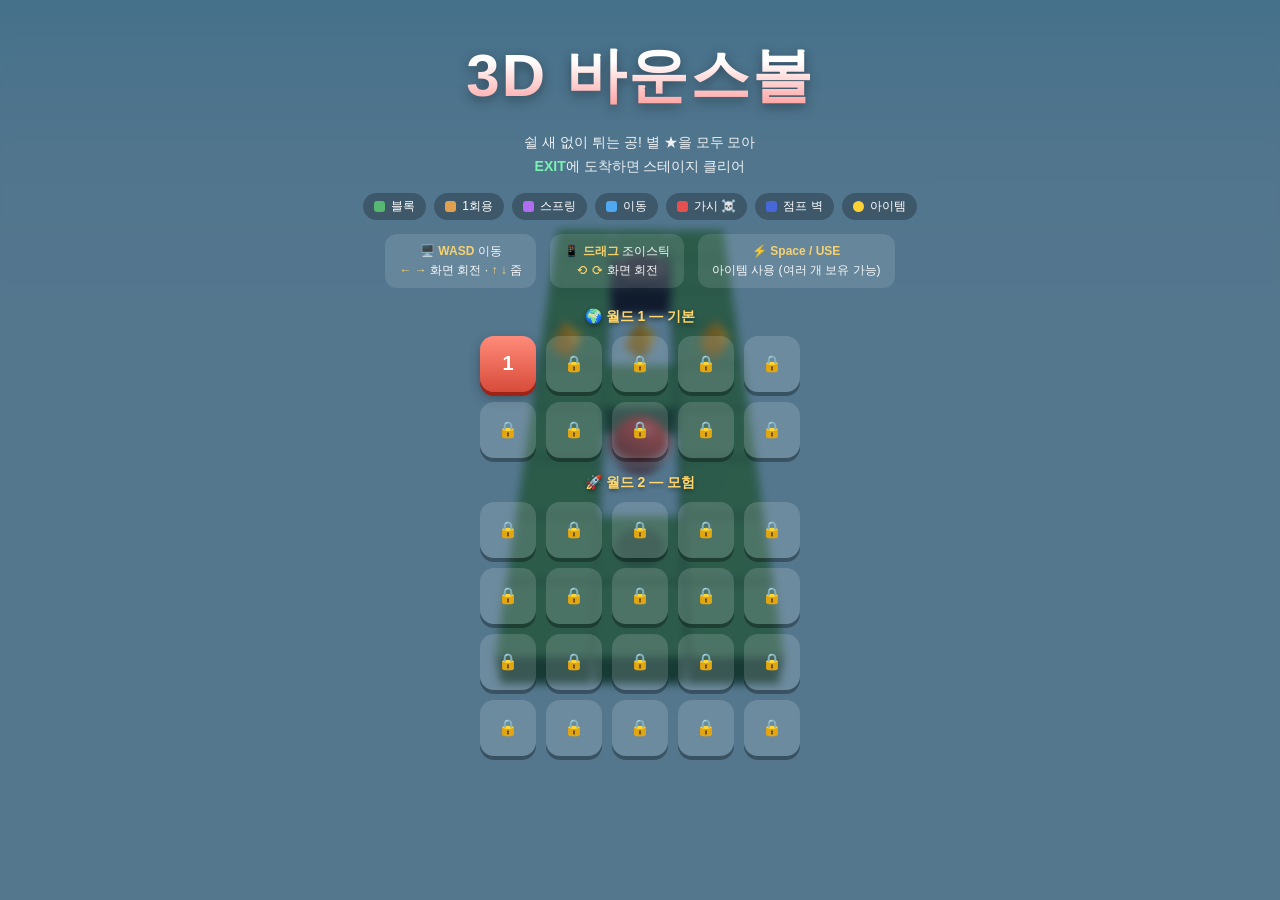
==== commit da9e7344: "Add AdSense code to portal, player, and all game pages" ====
--- a/games/bounceball3d/index.html
+++ b/games/bounceball3d/index.html
@@ -4,6 +4,8 @@
 <meta charset="UTF-8">
 <meta name="viewport" content="width=device-width, initial-scale=1.0, maximum-scale=1.0, user-scalable=no">
 <title>3D 바운스볼</title>
+<script async src="https://pagead2.googlesyndication.com/pagead/js/adsbygoogle.js?client=ca-pub-6240593008907807"
+     crossorigin="anonymous"></script>
 <style>
   * { margin: 0; padding: 0; box-sizing: border-box; -webkit-tap-highlight-color: transparent; }
   html, body { width: 100%; height: 100%; overflow: hidden; background: #7ec8e3; touch-action: none; }
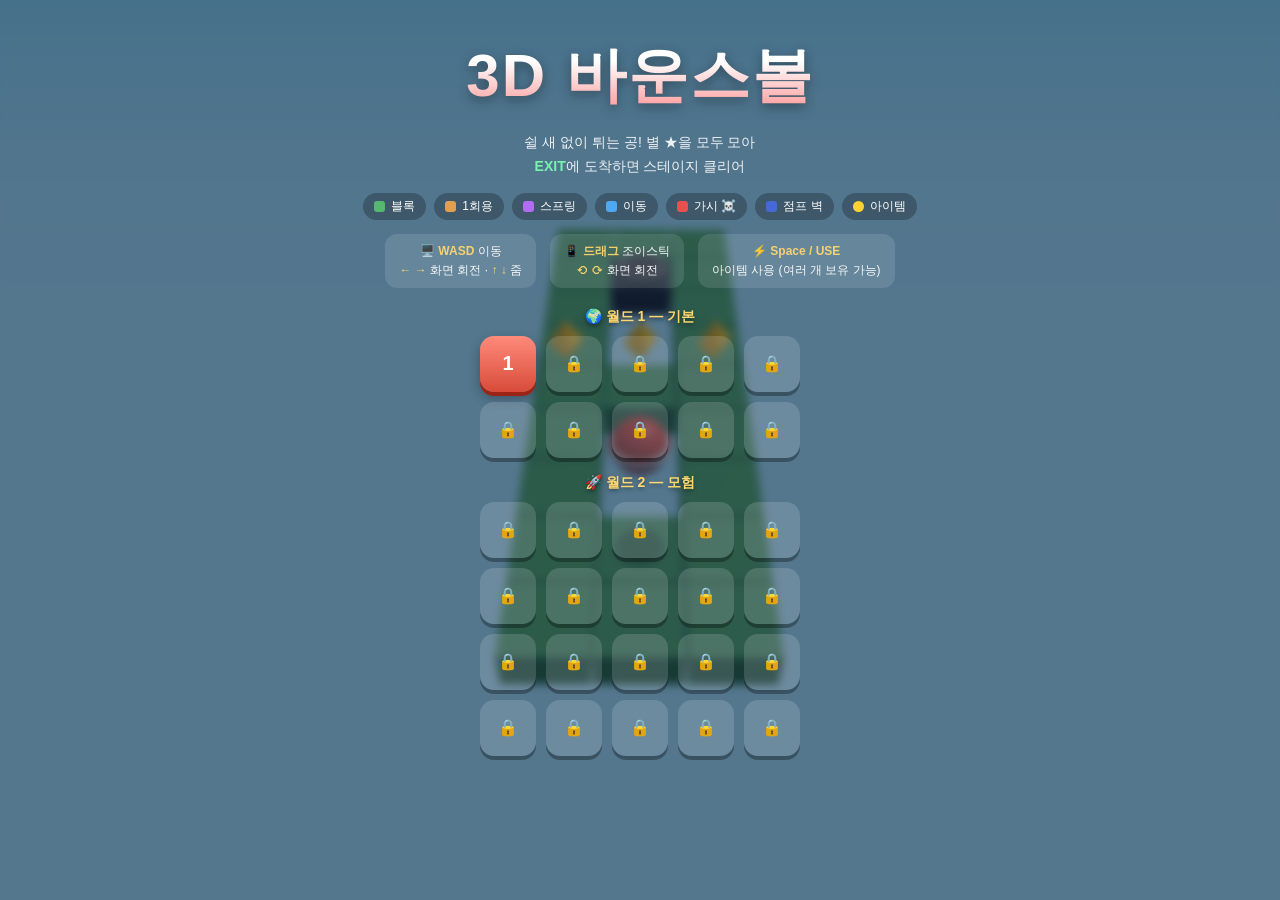
==== commit a806fa56: "Bounce Ball HUD: star counter under stage name, bigger timer" ====
--- a/games/bounceball3d/index.html
+++ b/games/bounceball3d/index.html
@@ -59,12 +59,13 @@
 
   #hud { position: fixed; top: 0; left: 0; right: 0; z-index: 5; pointer-events: none;
     display: flex; align-items: flex-start; justify-content: space-between; padding: 12px 14px; }
+  #hudLeft { display: flex; flex-direction: column; align-items: flex-start; gap: 7px; }
   #stageName { font-size: 15px; font-weight: 800; color: #fff; text-shadow: 0 2px 4px rgba(0,0,0,.45); background: rgba(0,0,0,.25); padding: 8px 14px; border-radius: 999px; }
-  #starCnt { font-size: 26px; font-weight: 900; color: #ffd76e; text-shadow: 0 2px 0 rgba(0,0,0,.35), 0 4px 10px rgba(0,0,0,.3); }
+  #starCnt { font-size: 24px; font-weight: 900; color: #ffd76e; padding-left: 8px; text-shadow: 0 2px 0 rgba(0,0,0,.35), 0 4px 10px rgba(0,0,0,.3); }
   #hudRight { display: flex; gap: 8px; pointer-events: auto; }
   #timeHud {
     position: fixed; top: 58px; left: 50%; transform: translateX(-50%);
-    z-index: 5; pointer-events: none; font-size: 15px; font-weight: 800;
+    z-index: 5; pointer-events: none; font-size: 22px; font-weight: 800;
     color: #fff; opacity: .9; text-shadow: 0 2px 4px rgba(0,0,0,.5);
   }
   .newRecord { color: #7bffb2; font-weight: 900; }
@@ -108,8 +109,10 @@
 <canvas id="c"></canvas>
 
 <div id="hud" class="hidden">
-  <div id="stageName"></div>
-  <div id="starCnt">★ 0/3</div>
+  <div id="hudLeft">
+    <div id="stageName"></div>
+    <div id="starCnt">★ 0/3</div>
+  </div>
   <div id="hudRight">
     <button class="iconBtn" id="mapBtn">🗺️</button>
     <button class="iconBtn" id="rotL">⟲</button>
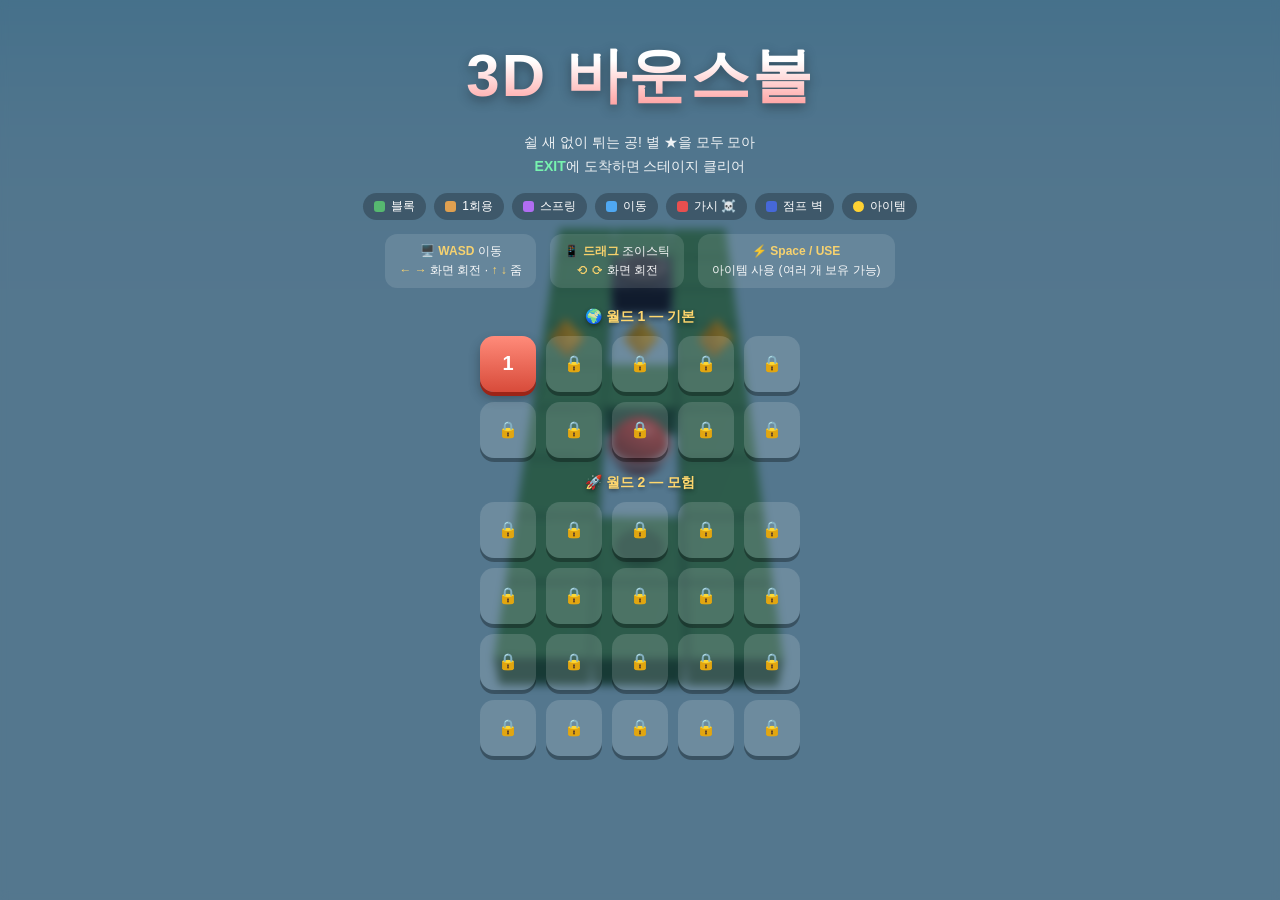
==== commit 5e680c8e: "Add GA to all portal and game pages" ====
--- a/games/bounceball3d/index.html
+++ b/games/bounceball3d/index.html
@@ -6,6 +6,14 @@
 <title>3D 바운스볼</title>
 <script async src="https://pagead2.googlesyndication.com/pagead/js/adsbygoogle.js?client=ca-pub-6240593008907807"
      crossorigin="anonymous"></script>
+<!-- Google tag (gtag.js) -->
+<script async src="https://www.googletagmanager.com/gtag/js?id=G-FQD6KVG3C0"></script>
+<script>
+  window.dataLayer = window.dataLayer || [];
+  function gtag(){dataLayer.push(arguments);}
+  gtag('js', new Date());
+  gtag('config', 'G-FQD6KVG3C0');
+</script>
 <style>
   * { margin: 0; padding: 0; box-sizing: border-box; -webkit-tap-highlight-color: transparent; }
   html, body { width: 100%; height: 100%; overflow: hidden; background: #7ec8e3; touch-action: none; }
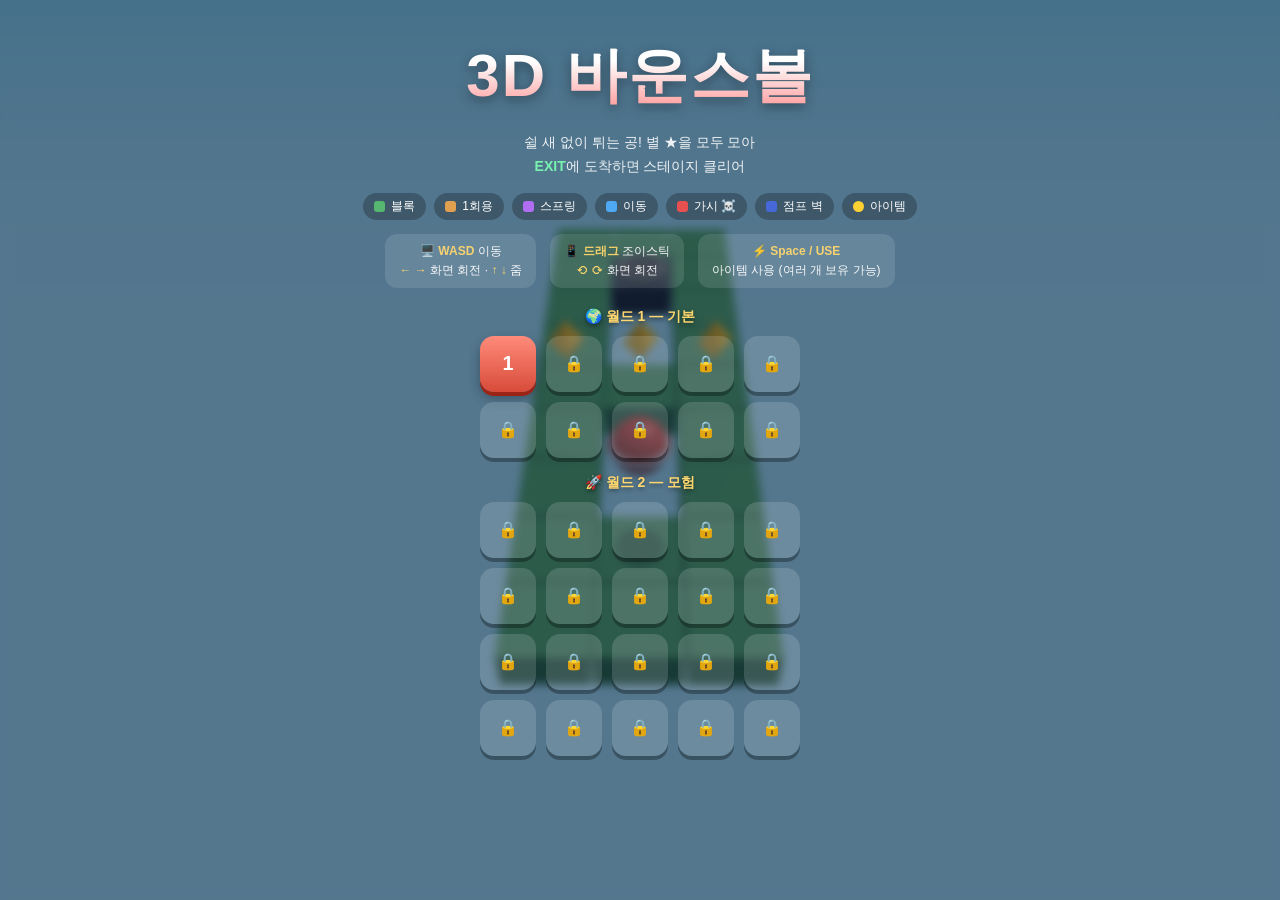
==== commit ff13de17: "SEO: descriptive titles, meta descriptions, canonical and OG tags" ====
--- a/games/bounceball3d/index.html
+++ b/games/bounceball3d/index.html
@@ -3,7 +3,13 @@
 <head>
 <meta charset="UTF-8">
 <meta name="viewport" content="width=device-width, initial-scale=1.0, maximum-scale=1.0, user-scalable=no">
-<title>3D 바운스볼</title>
+<title>3D 바운스볼 — 별을 모아 EXIT까지, 무료 3D 스테이지 게임</title>
+<meta name="description" content="튀는 공을 조종해 별을 모두 모으고 EXIT에 도착하는 3D 스테이지 클리어 게임. 가시·스프링·부서지는 블록과 대시·점프·귀환 아이템. 무료, 설치 없음.">
+<meta property="og:type" content="website">
+<meta property="og:title" content="3D 바운스볼 — 무료 3D 스테이지 게임">
+<meta property="og:description" content="별을 모두 모아 EXIT까지! 브라우저에서 바로 플레이.">
+<meta property="og:url" content="https://arcade3d.app/player.html?game=bounceball3d">
+<meta name="twitter:card" content="summary_large_image">
 <script async src="https://pagead2.googlesyndication.com/pagead/js/adsbygoogle.js?client=ca-pub-6240593008907807"
      crossorigin="anonymous"></script>
 <!-- Google tag (gtag.js) -->
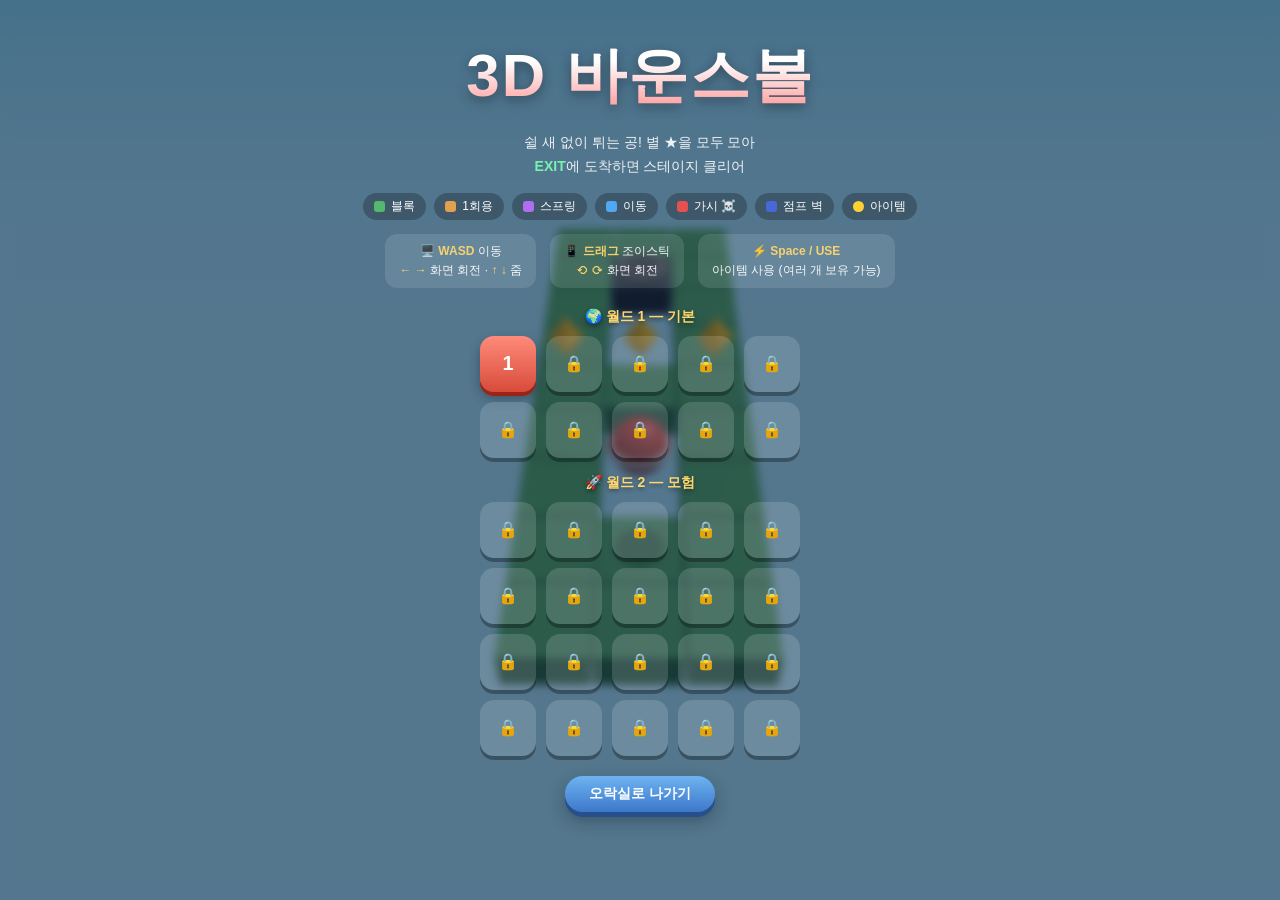
==== commit ca2bd935: "Add Snake 3D: chase-cam snake with food beacon" ====
--- a/games/bounceball3d/index.html
+++ b/games/bounceball3d/index.html
@@ -52,6 +52,7 @@
   .btn:active { transform: translateY(4px); box-shadow: 0 2px 0 #9c2417, 0 6px 14px rgba(0,0,0,.35); }
   .btn.small { font-size: 14px; padding: 9px 24px; background: linear-gradient(180deg, #6db3f2, #3d78c9); box-shadow: 0 5px 0 #274f8c, 0 8px 18px rgba(0,0,0,.3); }
   .btn.small:active { box-shadow: 0 1px 0 #274f8c, 0 4px 10px rgba(0,0,0,.3); }
+  a.btn { text-decoration: none; display: inline-block; }
 
   #stageGrid { display: grid; grid-template-columns: repeat(5, 56px); gap: 10px; }
   .stBtn {
@@ -163,6 +164,7 @@
     <div>⚡ <b>Space / USE</b><br>아이템 사용 (여러 개 보유 가능)</div>
   </div>
   <div id="stageGrid"></div>
+  <a class="btn small" href="../../index.html" target="_top" style="margin-top:6px;">오락실로 나가기</a>
 </div>
 
 <!-- 클리어 -->
